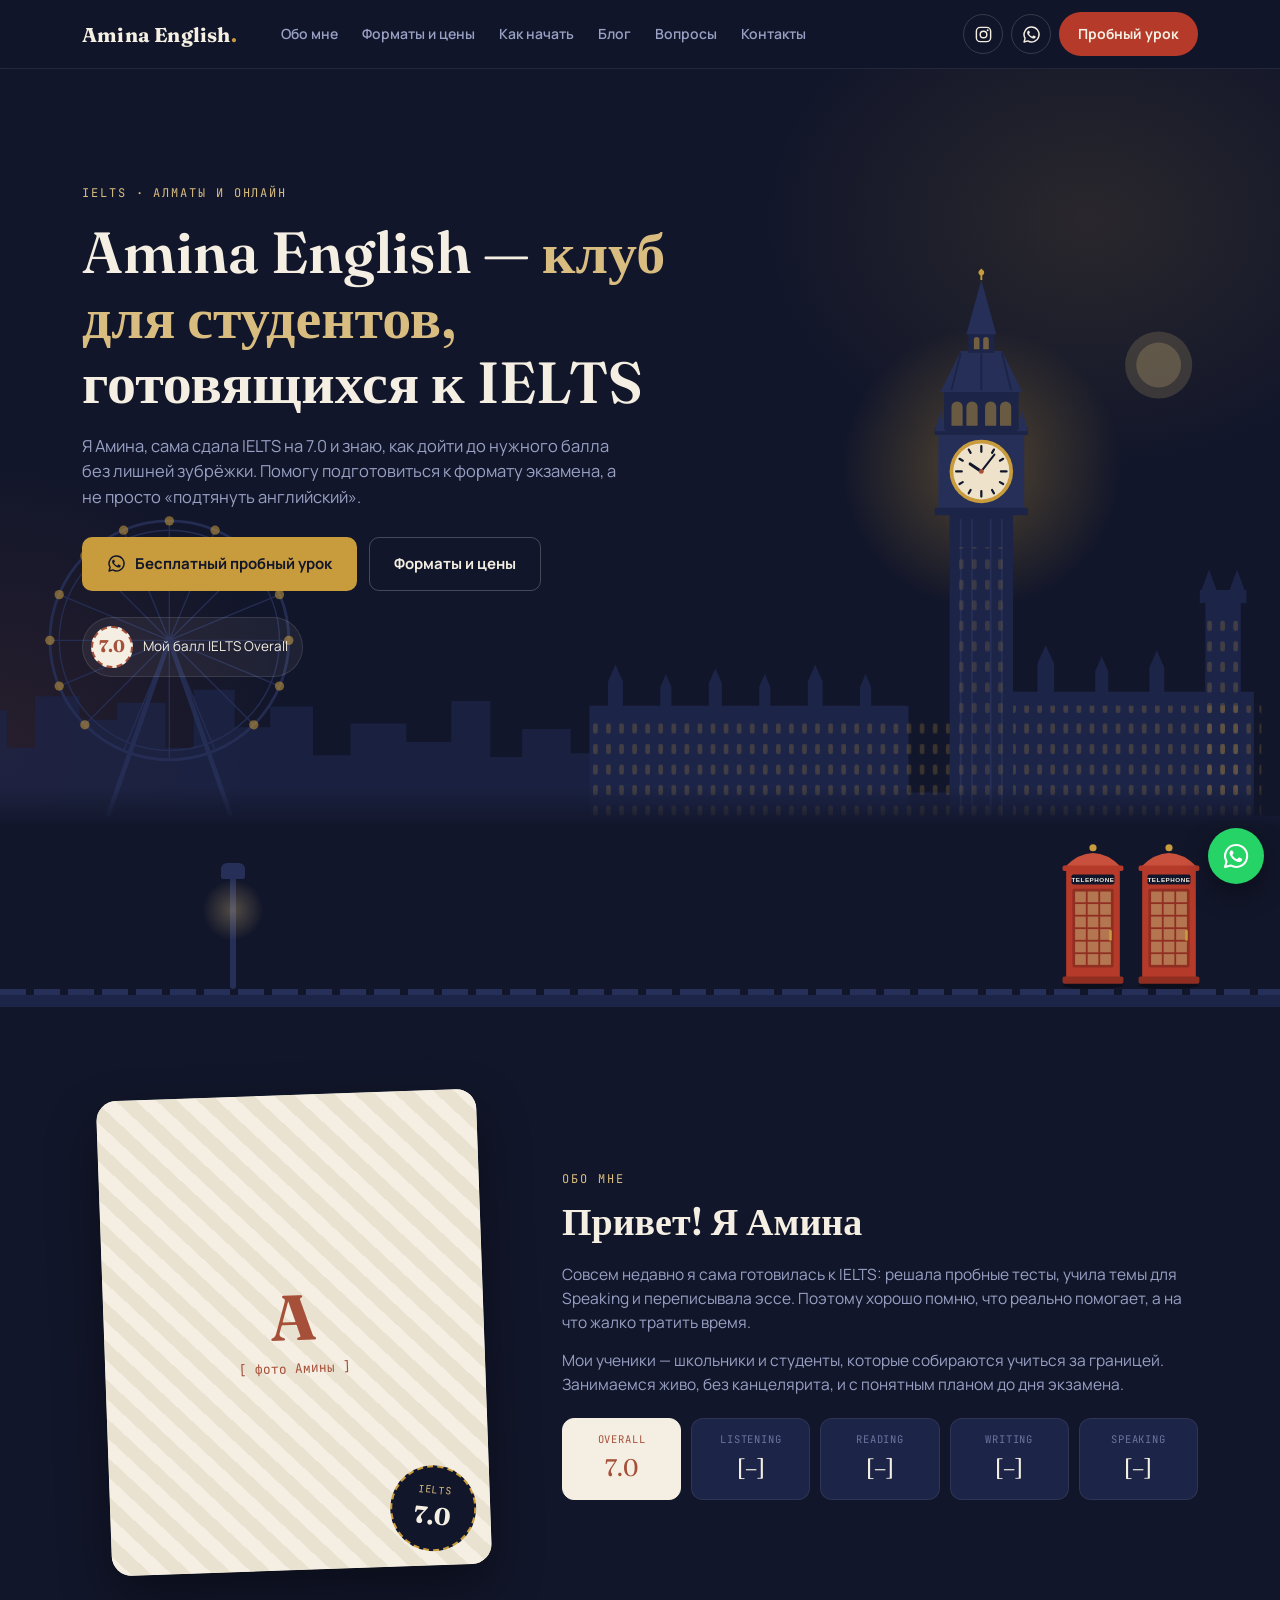
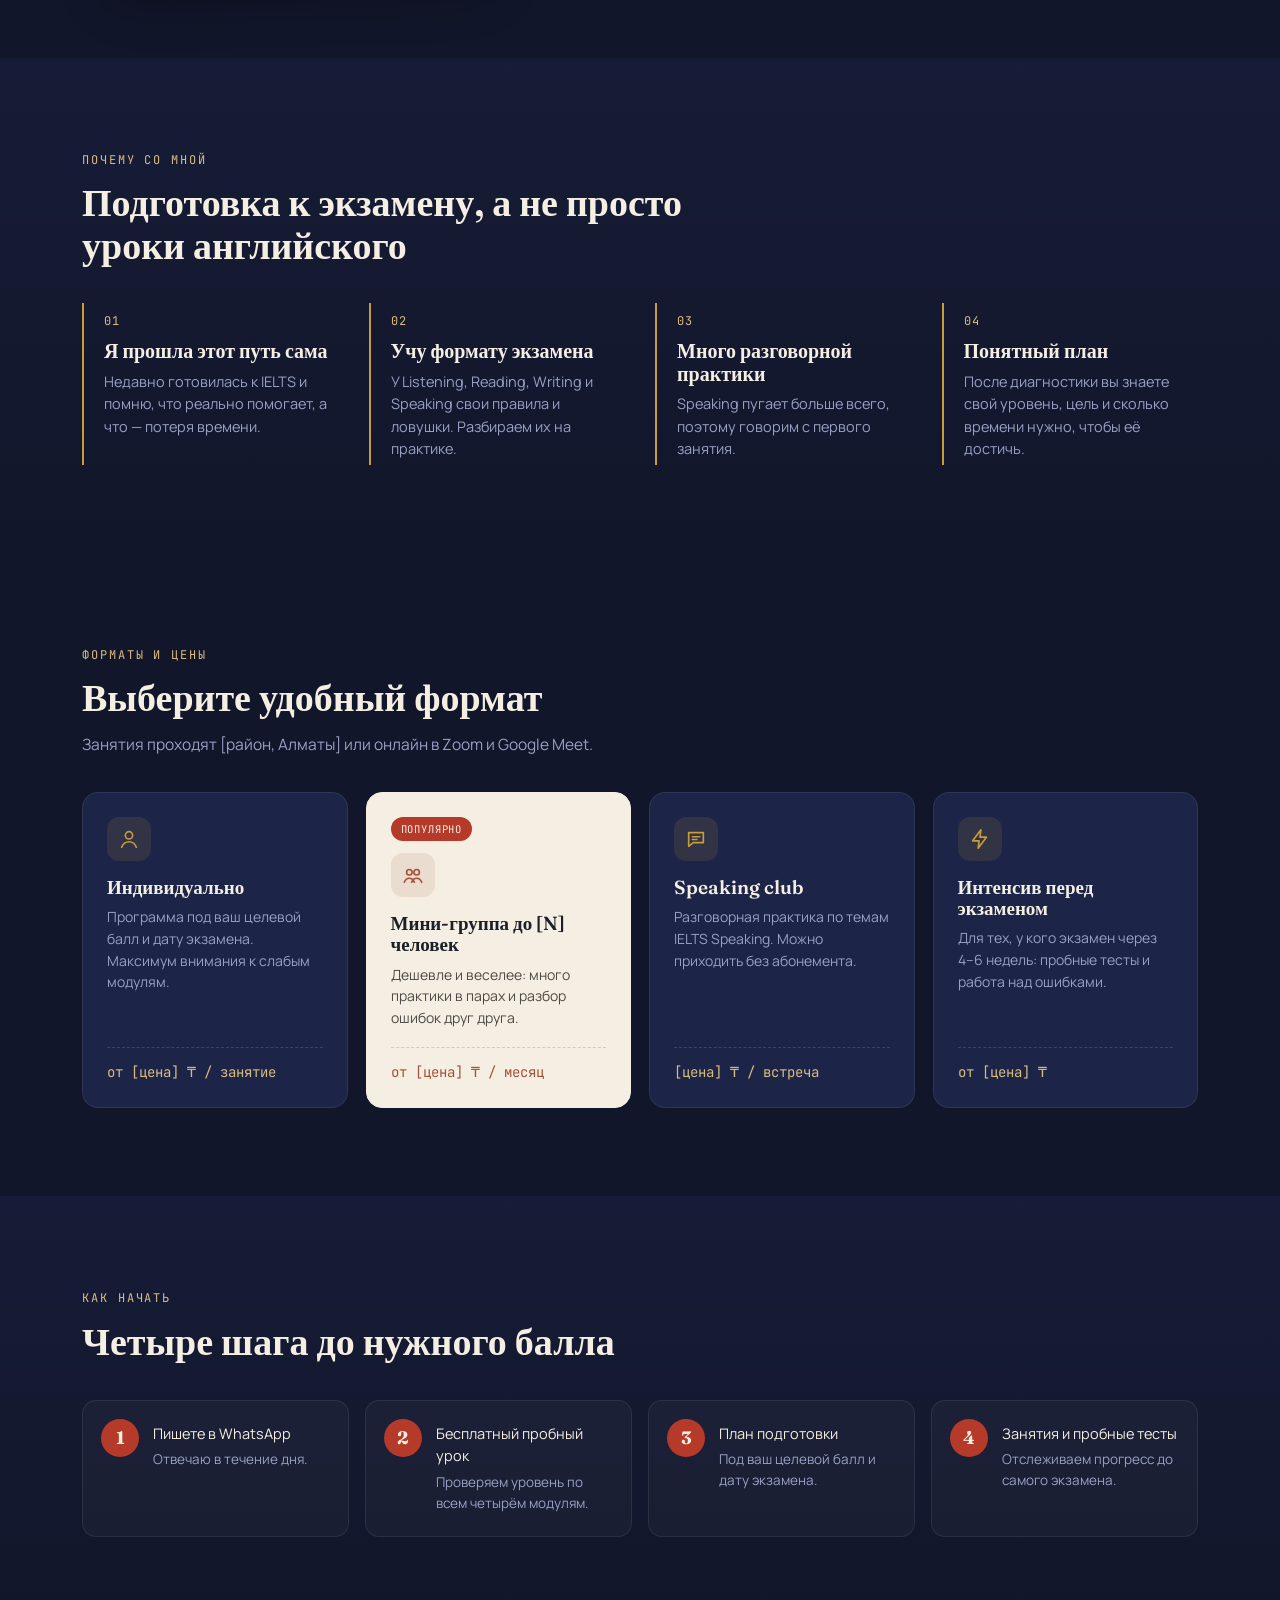
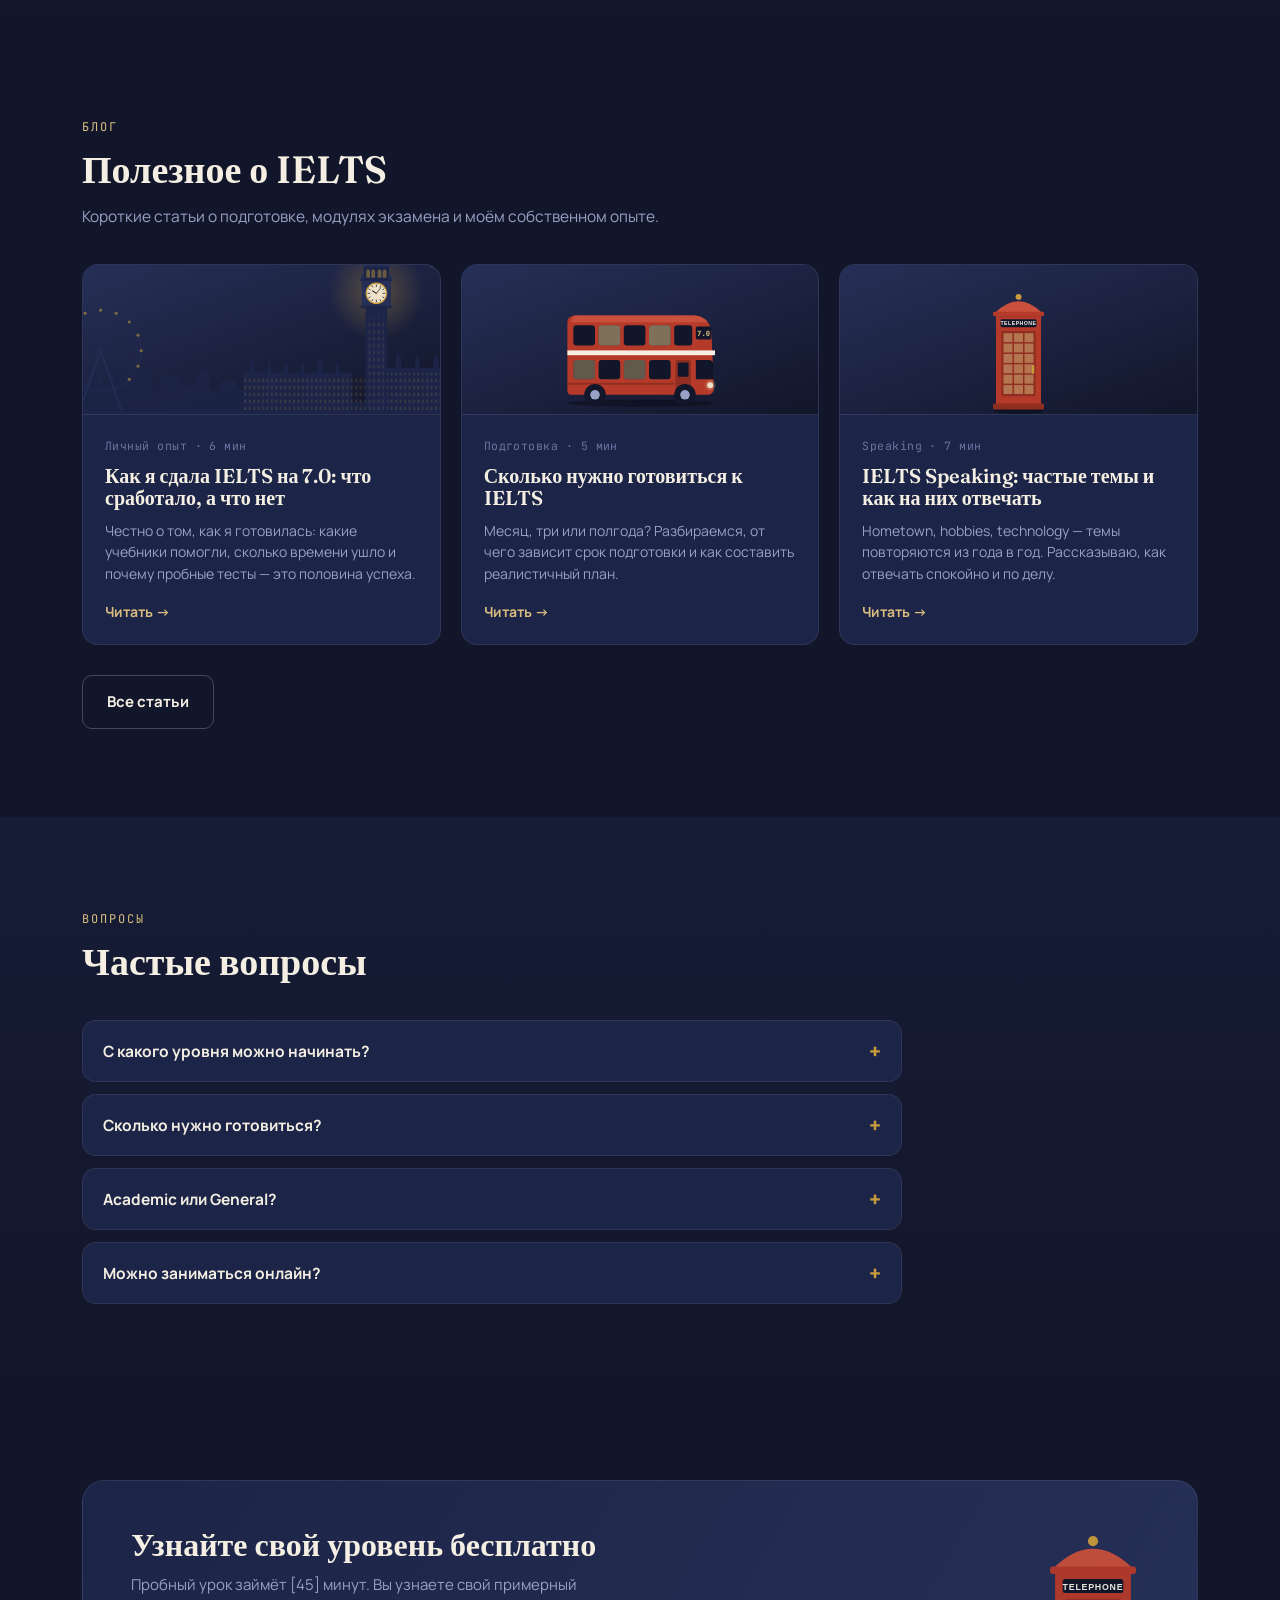
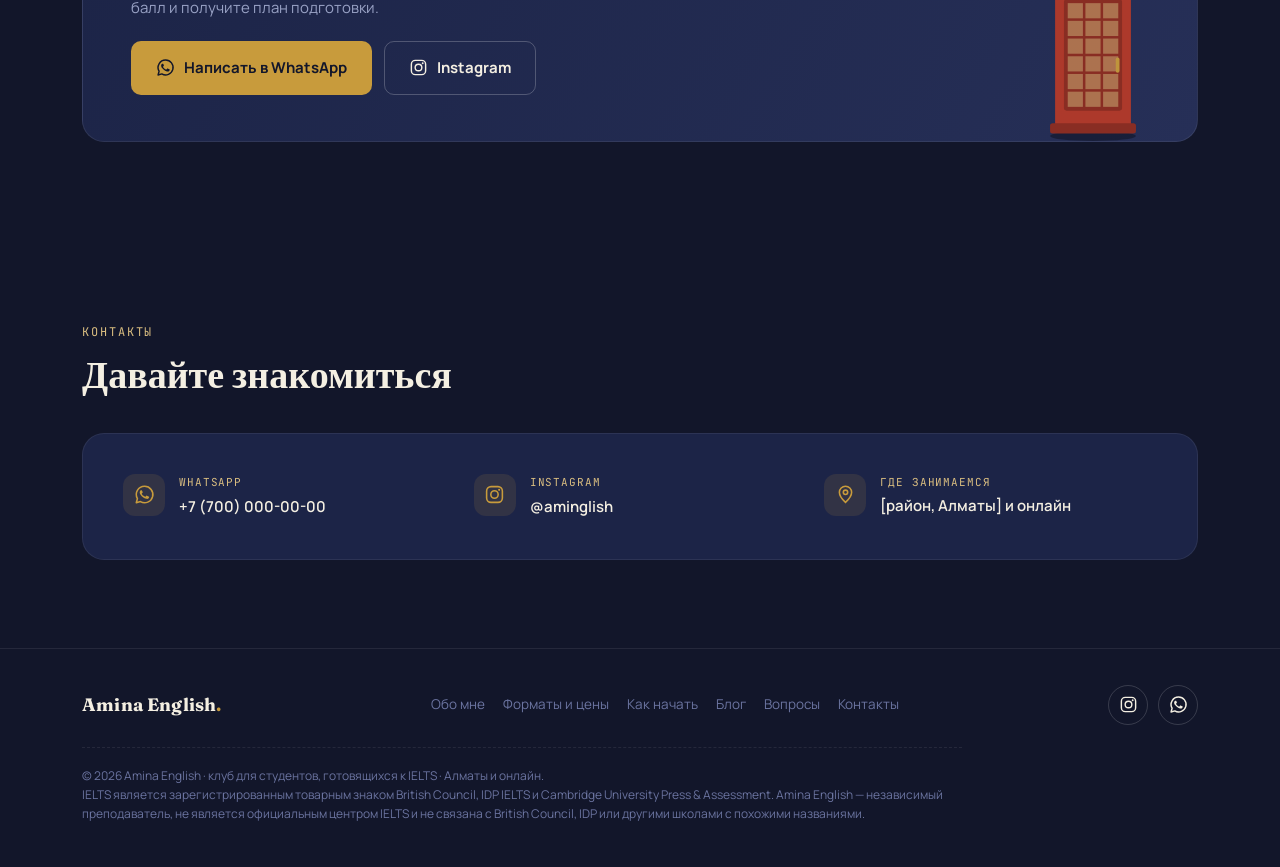
==== index.html @ cb068a27 "initial commit" ====
<!DOCTYPE html>
<html lang="ru">
<head>
<meta charset="UTF-8">
<meta name="viewport" content="width=device-width, initial-scale=1.0">
<title>Подготовка к IELTS в Алматы и онлайн — Amina English</title>
<meta name="description" content="Amina English — клуб для студентов, готовящихся к IELTS. Индивидуальные занятия, мини-группы и разговорный клуб в Алматы и онлайн. Бесплатный пробный урок.">
<meta property="og:title" content="Подготовка к IELTS в Алматы и онлайн — Amina English">
<meta property="og:description" content="Amina English — клуб для студентов, готовящихся к IELTS. Индивидуальные занятия, мини-группы и разговорный клуб в Алматы и онлайн. Бесплатный пробный урок.">
<meta property="og:type" content="website">
<meta name="theme-color" content="#12162A">
<link rel="icon" href="images/favicon.svg" type="image/svg+xml">
<link rel="preconnect" href="https://fonts.googleapis.com">
<link rel="preconnect" href="https://fonts.gstatic.com" crossorigin>
<link href="https://fonts.googleapis.com/css2?family=Fraunces:opsz,wght@9..144,500;9..144,600;9..144,700&amp;family=JetBrains+Mono:wght@400;500;700&amp;family=Manrope:wght@400;500;600;700&amp;display=swap" rel="stylesheet">
<link rel="stylesheet" href="styles.css">
</head>
<body>

<header class="site-header">
  <div class="nav">
    <button class="nav-toggle" type="button" aria-label="Открыть меню" aria-controls="mobile-menu" aria-expanded="false">
      <span></span><span></span><span></span>
    </button>
    <a class="logo" href="index.html">Amina English<span>.</span></a>
    <nav class="nav-links" aria-label="Основное меню">
      <a href="index.html#about">Обо мне</a>
      <a href="index.html#formats">Форматы и цены</a>
      <a href="index.html#steps">Как начать</a>
      <a href="blog.html">Блог</a>
      <a href="index.html#faq">Вопросы</a>
      <a href="index.html#contact">Контакты</a>
    </nav>
    <div class="nav-right">
      <a class="icon-btn" href="https://www.instagram.com/aminglish/" target="_blank" rel="noopener" aria-label="Instagram"><svg viewBox="0 0 24 24" aria-hidden="true"><rect x="3" y="3" width="18" height="18" rx="5" fill="none" stroke="currentColor" stroke-width="1.8"/><circle cx="12" cy="12" r="4.2" fill="none" stroke="currentColor" stroke-width="1.8"/><circle cx="17.3" cy="6.7" r="1.2" fill="currentColor"/></svg></a>
      <a class="icon-btn wa" href="https://wa.me/77000000000?text=%D0%97%D0%B4%D1%80%D0%B0%D0%B2%D1%81%D1%82%D0%B2%D1%83%D0%B9%D1%82%D0%B5!%20%D0%A5%D0%BE%D1%87%D1%83%20%D0%BD%D0%B0%20%D0%BF%D1%80%D0%BE%D0%B1%D0%BD%D1%8B%D0%B9%20%D1%83%D1%80%D0%BE%D0%BA%20IELTS" target="_blank" rel="noopener" aria-label="WhatsApp"><svg viewBox="0 0 24 24" aria-hidden="true"><path d="M12 2.6a9.4 9.4 0 0 0-8.1 14.1L2.6 21.4l4.8-1.3A9.4 9.4 0 1 0 12 2.6z" fill="none" stroke="currentColor" stroke-width="1.8" stroke-linejoin="round"/><path d="M9.2 7.7c-.2-.5-.4-.5-.6-.5h-.5c-.2 0-.5.1-.7.3-.3.3-.9.9-.9 2.2s.9 2.5 1.1 2.7c.1.2 1.8 2.9 4.5 4 2.2.9 2.7.7 3.2.7.5-.1 1.6-.7 1.8-1.3.2-.6.2-1.2.2-1.3-.1-.1-.3-.2-.6-.3l-1.9-.9c-.3-.1-.5-.1-.7.1l-.8 1c-.2.2-.3.2-.6.1-.3-.1-1.2-.4-2.2-1.3-.8-.7-1.4-1.6-1.5-1.9-.2-.3 0-.4.1-.6l.5-.5c.1-.2.2-.3.3-.5.1-.2 0-.4 0-.5L9.2 7.7z" fill="currentColor"/></svg></a>
      <a class="btn btn-red header-cta" href="https://wa.me/77000000000?text=%D0%97%D0%B4%D1%80%D0%B0%D0%B2%D1%81%D1%82%D0%B2%D1%83%D0%B9%D1%82%D0%B5!%20%D0%A5%D0%BE%D1%87%D1%83%20%D0%BD%D0%B0%20%D0%BF%D1%80%D0%BE%D0%B1%D0%BD%D1%8B%D0%B9%20%D1%83%D1%80%D0%BE%D0%BA%20IELTS" target="_blank" rel="noopener">Пробный урок</a>
    </div>
  </div>
</header>

<div class="menu-overlay" aria-hidden="true"></div>
<aside class="mobile-menu" id="mobile-menu" aria-hidden="true" aria-label="Меню">
  <div class="mm-head">
    <a class="logo" href="index.html">Amina English<span>.</span></a>
    <button class="mm-close" type="button" aria-label="Закрыть меню">&times;</button>
  </div>
  <nav>
    <a href="index.html#about">Обо мне</a>
    <a href="index.html#formats">Форматы и цены</a>
    <a href="index.html#steps">Как начать</a>
    <a href="blog.html">Блог</a>
    <a href="index.html#faq">Вопросы</a>
    <a href="index.html#contact">Контакты</a>
  </nav>
  <div class="mm-foot">
    <a class="btn btn-primary" href="https://wa.me/77000000000?text=%D0%97%D0%B4%D1%80%D0%B0%D0%B2%D1%81%D1%82%D0%B2%D1%83%D0%B9%D1%82%D0%B5!%20%D0%A5%D0%BE%D1%87%D1%83%20%D0%BD%D0%B0%20%D0%BF%D1%80%D0%BE%D0%B1%D0%BD%D1%8B%D0%B9%20%D1%83%D1%80%D0%BE%D0%BA%20IELTS" target="_blank" rel="noopener"><svg viewBox="0 0 24 24" aria-hidden="true"><path d="M12 2.6a9.4 9.4 0 0 0-8.1 14.1L2.6 21.4l4.8-1.3A9.4 9.4 0 1 0 12 2.6z" fill="none" stroke="currentColor" stroke-width="1.8" stroke-linejoin="round"/><path d="M9.2 7.7c-.2-.5-.4-.5-.6-.5h-.5c-.2 0-.5.1-.7.3-.3.3-.9.9-.9 2.2s.9 2.5 1.1 2.7c.1.2 1.8 2.9 4.5 4 2.2.9 2.7.7 3.2.7.5-.1 1.6-.7 1.8-1.3.2-.6.2-1.2.2-1.3-.1-.1-.3-.2-.6-.3l-1.9-.9c-.3-.1-.5-.1-.7.1l-.8 1c-.2.2-.3.2-.6.1-.3-.1-1.2-.4-2.2-1.3-.8-.7-1.4-1.6-1.5-1.9-.2-.3 0-.4.1-.6l.5-.5c.1-.2.2-.3.3-.5.1-.2 0-.4 0-.5L9.2 7.7z" fill="currentColor"/></svg> Записаться в WhatsApp</a>
    <div class="mm-social">
      <a class="icon-btn" href="https://www.instagram.com/aminglish/" target="_blank" rel="noopener" aria-label="Instagram"><svg viewBox="0 0 24 24" aria-hidden="true"><rect x="3" y="3" width="18" height="18" rx="5" fill="none" stroke="currentColor" stroke-width="1.8"/><circle cx="12" cy="12" r="4.2" fill="none" stroke="currentColor" stroke-width="1.8"/><circle cx="17.3" cy="6.7" r="1.2" fill="currentColor"/></svg></a>
      <a class="icon-btn wa" href="https://wa.me/77000000000?text=%D0%97%D0%B4%D1%80%D0%B0%D0%B2%D1%81%D1%82%D0%B2%D1%83%D0%B9%D1%82%D0%B5!%20%D0%A5%D0%BE%D1%87%D1%83%20%D0%BD%D0%B0%20%D0%BF%D1%80%D0%BE%D0%B1%D0%BD%D1%8B%D0%B9%20%D1%83%D1%80%D0%BE%D0%BA%20IELTS" target="_blank" rel="noopener" aria-label="WhatsApp"><svg viewBox="0 0 24 24" aria-hidden="true"><path d="M12 2.6a9.4 9.4 0 0 0-8.1 14.1L2.6 21.4l4.8-1.3A9.4 9.4 0 1 0 12 2.6z" fill="none" stroke="currentColor" stroke-width="1.8" stroke-linejoin="round"/><path d="M9.2 7.7c-.2-.5-.4-.5-.6-.5h-.5c-.2 0-.5.1-.7.3-.3.3-.9.9-.9 2.2s.9 2.5 1.1 2.7c.1.2 1.8 2.9 4.5 4 2.2.9 2.7.7 3.2.7.5-.1 1.6-.7 1.8-1.3.2-.6.2-1.2.2-1.3-.1-.1-.3-.2-.6-.3l-1.9-.9c-.3-.1-.5-.1-.7.1l-.8 1c-.2.2-.3.2-.6.1-.3-.1-1.2-.4-2.2-1.3-.8-.7-1.4-1.6-1.5-1.9-.2-.3 0-.4.1-.6l.5-.5c.1-.2.2-.3.3-.5.1-.2 0-.4 0-.5L9.2 7.7z" fill="currentColor"/></svg></a>
    </div>
  </div>
</aside>

<main>

<section class="hero">
  <div class="wrap">
    <div class="hero-text">
      <span class="eyebrow">IELTS · Алматы и онлайн</span>
      <h1>Amina English — <em>клуб для студентов,</em> готовящихся к IELTS</h1>
      <p class="lede">Я Амина, сама сдала IELTS на 7.0 и знаю, как дойти до нужного балла без лишней зубрёжки.
        Помогу подготовиться к формату экзамена, а не просто «подтянуть английский».</p>
      <div class="hero-ctas">
        <a class="btn btn-primary" href="https://wa.me/77000000000?text=%D0%97%D0%B4%D1%80%D0%B0%D0%B2%D1%81%D1%82%D0%B2%D1%83%D0%B9%D1%82%D0%B5!%20%D0%A5%D0%BE%D1%87%D1%83%20%D0%BD%D0%B0%20%D0%BF%D1%80%D0%BE%D0%B1%D0%BD%D1%8B%D0%B9%20%D1%83%D1%80%D0%BE%D0%BA%20IELTS" target="_blank" rel="noopener"><svg viewBox="0 0 24 24" aria-hidden="true"><path d="M12 2.6a9.4 9.4 0 0 0-8.1 14.1L2.6 21.4l4.8-1.3A9.4 9.4 0 1 0 12 2.6z" fill="none" stroke="currentColor" stroke-width="1.8" stroke-linejoin="round"/><path d="M9.2 7.7c-.2-.5-.4-.5-.6-.5h-.5c-.2 0-.5.1-.7.3-.3.3-.9.9-.9 2.2s.9 2.5 1.1 2.7c.1.2 1.8 2.9 4.5 4 2.2.9 2.7.7 3.2.7.5-.1 1.6-.7 1.8-1.3.2-.6.2-1.2.2-1.3-.1-.1-.3-.2-.6-.3l-1.9-.9c-.3-.1-.5-.1-.7.1l-.8 1c-.2.2-.3.2-.6.1-.3-.1-1.2-.4-2.2-1.3-.8-.7-1.4-1.6-1.5-1.9-.2-.3 0-.4.1-.6l.5-.5c.1-.2.2-.3.3-.5.1-.2 0-.4 0-.5L9.2 7.7z" fill="currentColor"/></svg> Бесплатный пробный урок</a>
        <a class="btn btn-ghost" href="#formats">Форматы и цены</a>
      </div>
      <div class="score-badge"><b>7.0</b> Мой балл IELTS Overall</div>
    </div>
  </div>
</section>

<div class="street" aria-hidden="true">
  <div class="lamp"></div>
  <div class="booths">
    <img src="images/phone-booth.svg" alt="">
    <img src="images/phone-booth.svg" alt="">
  </div>
  <div class="bus-lane"><img src="images/bus.svg" alt=""></div>
</div>

<section class="section" id="about">
  <div class="wrap about-grid">
    <div class="photo-card">
      <!-- Замените блок ниже на фото: <img src="images/amina.jpg" alt="Амина — преподаватель английского"> -->
      <div class="photo-placeholder"><b>A</b>[ фото Амины ]</div>
      <div class="photo-stamp">IELTS<b>7.0</b></div>
    </div>
    <div class="about-copy">
      <span class="eyebrow">Обо мне</span>
      <h2>Привет! Я Амина</h2>
      <p>Совсем недавно я сама готовилась к IELTS: решала пробные тесты, учила темы для Speaking и переписывала эссе.
        Поэтому хорошо помню, что реально помогает, а на что жалко тратить время.</p>
      <p>Мои ученики — школьники и студенты, которые собираются учиться за границей. Занимаемся живо, без канцелярита,
        и с понятным планом до дня экзамена.</p>
      <div class="scores" aria-label="Мои баллы IELTS">
        <div class="score overall"><span class="code">Overall</span><span class="val">7.0</span></div>
        <div class="score"><span class="code">Listening</span><span class="val">[–]</span></div>
        <div class="score"><span class="code">Reading</span><span class="val">[–]</span></div>
        <div class="score"><span class="code">Writing</span><span class="val">[–]</span></div>
        <div class="score"><span class="code">Speaking</span><span class="val">[–]</span></div>
      </div>
    </div>
  </div>
</section>

<section class="section alt" id="why">
  <div class="wrap">
    <div class="section-head">
      <span class="eyebrow">Почему со мной</span>
      <h2>Подготовка к экзамену, а не просто уроки английского</h2>
    </div>
    <div class="why-grid">
      <div class="why-card"><span class="num">01</span><h3>Я прошла этот путь сама</h3>
        <p>Недавно готовилась к IELTS и помню, что реально помогает, а что — потеря времени.</p></div>
      <div class="why-card"><span class="num">02</span><h3>Учу формату экзамена</h3>
        <p>У Listening, Reading, Writing и Speaking свои правила и ловушки. Разбираем их на практике.</p></div>
      <div class="why-card"><span class="num">03</span><h3>Много разговорной практики</h3>
        <p>Speaking пугает больше всего, поэтому говорим с первого занятия.</p></div>
      <div class="why-card"><span class="num">04</span><h3>Понятный план</h3>
        <p>После диагностики вы знаете свой уровень, цель и сколько времени нужно, чтобы её достичь.</p></div>
    </div>
  </div>
</section>

<section class="section" id="formats">
  <div class="wrap">
    <div class="section-head">
      <span class="eyebrow">Форматы и цены</span>
      <h2>Выберите удобный формат</h2>
      <p>Занятия проходят [район, Алматы] или онлайн в Zoom и Google Meet.</p>
    </div>
    <div class="format-grid">
      <div class="format-card">
        <div class="ico"><svg viewBox="0 0 24 24" fill="none" stroke="currentColor" stroke-width="1.8" stroke-linecap="round" aria-hidden="true"><circle cx="12" cy="8" r="4"/><path d="M4 21c1.5-4 4.5-6 8-6s6.5 2 8 6"/></svg></div>
        <h3>Индивидуально</h3>
        <p>Программа под ваш целевой балл и дату экзамена. Максимум внимания к слабым модулям.</p>
        <div class="price">от [цена] ₸ / занятие</div>
      </div>
      <div class="format-card featured">
        <span class="tag">Популярно</span>
        <div class="ico"><svg viewBox="0 0 24 24" fill="none" stroke="currentColor" stroke-width="1.8" stroke-linecap="round" aria-hidden="true"><circle cx="8" cy="9" r="3"/><circle cx="16" cy="9" r="3"/><path d="M2.5 20c1-3 3-4.5 5.5-4.5s4.5 1.5 5.5 4.5M10.5 20c1-3 3-4.5 5.5-4.5s4.5 1.5 5.5 4.5"/></svg></div>
        <h3>Мини-группа до [N] человек</h3>
        <p>Дешевле и веселее: много практики в парах и разбор ошибок друг друга.</p>
        <div class="price">от [цена] ₸ / месяц</div>
      </div>
      <div class="format-card">
        <div class="ico"><svg viewBox="0 0 24 24" fill="none" stroke="currentColor" stroke-width="1.8" stroke-linejoin="round" aria-hidden="true"><path d="M4 5h16v11H9l-5 4z"/><path d="M8 9.5h8M8 12.5h5" stroke-linecap="round"/></svg></div>
        <h3>Speaking club</h3>
        <p>Разговорная практика по темам IELTS Speaking. Можно приходить без абонемента.</p>
        <div class="price">[цена] ₸ / встреча</div>
      </div>
      <div class="format-card">
        <div class="ico"><svg viewBox="0 0 24 24" fill="none" stroke="currentColor" stroke-width="1.8" stroke-linejoin="round" aria-hidden="true"><path d="M13 2 4 14h7l-1 8 9-12h-7z"/></svg></div>
        <h3>Интенсив перед экзаменом</h3>
        <p>Для тех, у кого экзамен через 4–6 недель: пробные тесты и работа над ошибками.</p>
        <div class="price">от [цена] ₸</div>
      </div>
    </div>
  </div>
</section>

<section class="section alt" id="steps">
  <div class="wrap">
    <div class="section-head">
      <span class="eyebrow">Как начать</span>
      <h2>Четыре шага до нужного балла</h2>
    </div>
    <ol class="steps">
      <li>Пишете в WhatsApp<span>Отвечаю в течение дня.</span></li>
      <li>Бесплатный пробный урок<span>Проверяем уровень по всем четырём модулям.</span></li>
      <li>План подготовки<span>Под ваш целевой балл и дату экзамена.</span></li>
      <li>Занятия и пробные тесты<span>Отслеживаем прогресс до самого экзамена.</span></li>
    </ol>
  </div>
</section>

<!-- ОТЗЫВЫ: раскомментировать, когда появятся 2–3 отзыва учеников
<section class="section" id="reviews">
  <div class="wrap">
    <div class="section-head"><span class="eyebrow">Отзывы</span><h2>Что говорят ученики</h2></div>
  </div>
</section>
-->

<section class="section" id="blog">
  <div class="wrap">
    <div class="section-head">
      <span class="eyebrow">Блог</span>
      <h2>Полезное о IELTS</h2>
      <p>Короткие статьи о подготовке, модулях экзамена и моём собственном опыте.</p>
    </div>
    <div class="blog-grid">
      <a class="blog-card" href="article.html">
        <div class="blog-cover c-ben"></div>
        <div class="blog-body">
          <span class="blog-meta">Личный опыт · 6 мин</span>
          <h3>Как я сдала IELTS на 7.0: что сработало, а что нет</h3>
          <p>Честно о том, как я готовилась: какие учебники помогли, сколько времени ушло и почему пробные тесты — это половина успеха.</p>
          <span class="read-more">Читать →</span>
        </div>
      </a>
      <a class="blog-card" href="article.html">
        <div class="blog-cover c-bus"><img src="images/bus.svg" alt="" loading="lazy"></div>
        <div class="blog-body">
          <span class="blog-meta">Подготовка · 5 мин</span>
          <h3>Сколько нужно готовиться к IELTS</h3>
          <p>Месяц, три или полгода? Разбираемся, от чего зависит срок подготовки и как составить реалистичный план.</p>
          <span class="read-more">Читать →</span>
        </div>
      </a>
      <a class="blog-card" href="article.html">
        <div class="blog-cover c-booth"><img src="images/phone-booth.svg" alt="" loading="lazy"></div>
        <div class="blog-body">
          <span class="blog-meta">Speaking · 7 мин</span>
          <h3>IELTS Speaking: частые темы и как на них отвечать</h3>
          <p>Hometown, hobbies, technology — темы повторяются из года в год. Рассказываю, как отвечать спокойно и по делу.</p>
          <span class="read-more">Читать →</span>
        </div>
      </a>
    </div>
    <div class="section-foot"><a class="btn btn-ghost" href="blog.html">Все статьи</a></div>
  </div>
</section>

<section class="section alt" id="faq">
  <div class="wrap">
    <div class="section-head">
      <span class="eyebrow">Вопросы</span>
      <h2>Частые вопросы</h2>
    </div>
    <div class="faq">
      <details><summary>С какого уровня можно начинать?</summary>
        <p>От B1 (Intermediate). Если уровень ниже, сначала подтянем базу, а потом перейдём к формату IELTS.</p></details>
      <details><summary>Сколько нужно готовиться?</summary>
        <p>Зависит от стартового уровня и цели. Обычно от 2 до 6 месяцев. Точный срок скажу после пробного урока.</p></details>
      <details><summary>Academic или General?</summary>
        <p>Academic — для поступления в университет, General — для работы и иммиграции. Готовлю к обоим.</p></details>
      <details><summary>Можно заниматься онлайн?</summary>
        <p>Да, в Zoom или Google Meet, с теми же материалами, что и очно.</p></details>
    </div>
  </div>
</section>

<section class="section">
  <div class="wrap">
    <div class="cta-banner">
      <h2>Узнайте свой уровень бесплатно</h2>
      <p>Пробный урок займёт [45] минут. Вы узнаете свой примерный балл и получите план подготовки.</p>
      <div class="cta-actions">
        <a class="btn btn-primary" href="https://wa.me/77000000000?text=%D0%97%D0%B4%D1%80%D0%B0%D0%B2%D1%81%D1%82%D0%B2%D1%83%D0%B9%D1%82%D0%B5!%20%D0%A5%D0%BE%D1%87%D1%83%20%D0%BD%D0%B0%20%D0%BF%D1%80%D0%BE%D0%B1%D0%BD%D1%8B%D0%B9%20%D1%83%D1%80%D0%BE%D0%BA%20IELTS" target="_blank" rel="noopener"><svg viewBox="0 0 24 24" aria-hidden="true"><path d="M12 2.6a9.4 9.4 0 0 0-8.1 14.1L2.6 21.4l4.8-1.3A9.4 9.4 0 1 0 12 2.6z" fill="none" stroke="currentColor" stroke-width="1.8" stroke-linejoin="round"/><path d="M9.2 7.7c-.2-.5-.4-.5-.6-.5h-.5c-.2 0-.5.1-.7.3-.3.3-.9.9-.9 2.2s.9 2.5 1.1 2.7c.1.2 1.8 2.9 4.5 4 2.2.9 2.7.7 3.2.7.5-.1 1.6-.7 1.8-1.3.2-.6.2-1.2.2-1.3-.1-.1-.3-.2-.6-.3l-1.9-.9c-.3-.1-.5-.1-.7.1l-.8 1c-.2.2-.3.2-.6.1-.3-.1-1.2-.4-2.2-1.3-.8-.7-1.4-1.6-1.5-1.9-.2-.3 0-.4.1-.6l.5-.5c.1-.2.2-.3.3-.5.1-.2 0-.4 0-.5L9.2 7.7z" fill="currentColor"/></svg> Написать в WhatsApp</a>
        <a class="btn btn-ghost" href="https://www.instagram.com/aminglish/" target="_blank" rel="noopener"><svg viewBox="0 0 24 24" aria-hidden="true"><rect x="3" y="3" width="18" height="18" rx="5" fill="none" stroke="currentColor" stroke-width="1.8"/><circle cx="12" cy="12" r="4.2" fill="none" stroke="currentColor" stroke-width="1.8"/><circle cx="17.3" cy="6.7" r="1.2" fill="currentColor"/></svg> Instagram</a>
      </div>
      <img class="booth-art" src="images/phone-booth.svg" alt="" aria-hidden="true">
    </div>
  </div>
</section>

<section class="section" id="contact">
  <div class="wrap">
    <div class="section-head">
      <span class="eyebrow">Контакты</span>
      <h2>Давайте знакомиться</h2>
    </div>
    <div class="contact-grid">
      <div class="contact-item"><div class="ico"><svg viewBox="0 0 24 24" aria-hidden="true"><path d="M12 2.6a9.4 9.4 0 0 0-8.1 14.1L2.6 21.4l4.8-1.3A9.4 9.4 0 1 0 12 2.6z" fill="none" stroke="currentColor" stroke-width="1.8" stroke-linejoin="round"/><path d="M9.2 7.7c-.2-.5-.4-.5-.6-.5h-.5c-.2 0-.5.1-.7.3-.3.3-.9.9-.9 2.2s.9 2.5 1.1 2.7c.1.2 1.8 2.9 4.5 4 2.2.9 2.7.7 3.2.7.5-.1 1.6-.7 1.8-1.3.2-.6.2-1.2.2-1.3-.1-.1-.3-.2-.6-.3l-1.9-.9c-.3-.1-.5-.1-.7.1l-.8 1c-.2.2-.3.2-.6.1-.3-.1-1.2-.4-2.2-1.3-.8-.7-1.4-1.6-1.5-1.9-.2-.3 0-.4.1-.6l.5-.5c.1-.2.2-.3.3-.5.1-.2 0-.4 0-.5L9.2 7.7z" fill="currentColor"/></svg></div>
        <div><span class="label">WhatsApp</span><a href="https://wa.me/77000000000?text=%D0%97%D0%B4%D1%80%D0%B0%D0%B2%D1%81%D1%82%D0%B2%D1%83%D0%B9%D1%82%D0%B5!%20%D0%A5%D0%BE%D1%87%D1%83%20%D0%BD%D0%B0%20%D0%BF%D1%80%D0%BE%D0%B1%D0%BD%D1%8B%D0%B9%20%D1%83%D1%80%D0%BE%D0%BA%20IELTS" target="_blank" rel="noopener">+7 (700) 000-00-00</a></div></div>
      <div class="contact-item"><div class="ico"><svg viewBox="0 0 24 24" aria-hidden="true"><rect x="3" y="3" width="18" height="18" rx="5" fill="none" stroke="currentColor" stroke-width="1.8"/><circle cx="12" cy="12" r="4.2" fill="none" stroke="currentColor" stroke-width="1.8"/><circle cx="17.3" cy="6.7" r="1.2" fill="currentColor"/></svg></div>
        <div><span class="label">Instagram</span><a href="https://www.instagram.com/aminglish/" target="_blank" rel="noopener">@aminglish</a></div></div>
      <div class="contact-item"><div class="ico"><svg viewBox="0 0 24 24" fill="none" stroke="currentColor" stroke-width="1.8" aria-hidden="true"><path d="M12 21s-7-6.2-7-11.5a7 7 0 0 1 14 0C19 14.8 12 21 12 21z"/><circle cx="12" cy="9.5" r="2.5"/></svg></div>
        <div><span class="label">Где занимаемся</span><p>[район, Алматы] и онлайн</p></div></div>
    </div>
  </div>
</section>

</main>

<footer class="site-footer">
  <div class="wrap">
    <div class="foot-row">
      <a class="logo" href="index.html">Amina English<span>.</span></a>
      <nav class="foot-links" aria-label="Ссылки в подвале">
        <a href="index.html#about">Обо мне</a>
        <a href="index.html#formats">Форматы и цены</a>
        <a href="index.html#steps">Как начать</a>
        <a href="blog.html">Блог</a>
        <a href="index.html#faq">Вопросы</a>
        <a href="index.html#contact">Контакты</a>
      </nav>
      <div class="social">
        <a class="icon-btn" href="https://www.instagram.com/aminglish/" target="_blank" rel="noopener" aria-label="Instagram"><svg viewBox="0 0 24 24" aria-hidden="true"><rect x="3" y="3" width="18" height="18" rx="5" fill="none" stroke="currentColor" stroke-width="1.8"/><circle cx="12" cy="12" r="4.2" fill="none" stroke="currentColor" stroke-width="1.8"/><circle cx="17.3" cy="6.7" r="1.2" fill="currentColor"/></svg></a>
        <a class="icon-btn wa" href="https://wa.me/77000000000?text=%D0%97%D0%B4%D1%80%D0%B0%D0%B2%D1%81%D1%82%D0%B2%D1%83%D0%B9%D1%82%D0%B5!%20%D0%A5%D0%BE%D1%87%D1%83%20%D0%BD%D0%B0%20%D0%BF%D1%80%D0%BE%D0%B1%D0%BD%D1%8B%D0%B9%20%D1%83%D1%80%D0%BE%D0%BA%20IELTS" target="_blank" rel="noopener" aria-label="WhatsApp"><svg viewBox="0 0 24 24" aria-hidden="true"><path d="M12 2.6a9.4 9.4 0 0 0-8.1 14.1L2.6 21.4l4.8-1.3A9.4 9.4 0 1 0 12 2.6z" fill="none" stroke="currentColor" stroke-width="1.8" stroke-linejoin="round"/><path d="M9.2 7.7c-.2-.5-.4-.5-.6-.5h-.5c-.2 0-.5.1-.7.3-.3.3-.9.9-.9 2.2s.9 2.5 1.1 2.7c.1.2 1.8 2.9 4.5 4 2.2.9 2.7.7 3.2.7.5-.1 1.6-.7 1.8-1.3.2-.6.2-1.2.2-1.3-.1-.1-.3-.2-.6-.3l-1.9-.9c-.3-.1-.5-.1-.7.1l-.8 1c-.2.2-.3.2-.6.1-.3-.1-1.2-.4-2.2-1.3-.8-.7-1.4-1.6-1.5-1.9-.2-.3 0-.4.1-.6l.5-.5c.1-.2.2-.3.3-.5.1-.2 0-.4 0-.5L9.2 7.7z" fill="currentColor"/></svg></a>
      </div>
    </div>
    <p class="disclaimer">
      © <span data-year>2026</span> Amina English · клуб для студентов, готовящихся к IELTS · Алматы и онлайн.<br>
      IELTS является зарегистрированным товарным знаком British Council, IDP IELTS и Cambridge University Press &amp; Assessment.
      Amina English — независимый преподаватель, не является официальным центром IELTS и не связана с British Council, IDP
      или другими школами с похожими названиями.
    </p>
  </div>
</footer>

<a class="wa-float" href="https://wa.me/77000000000?text=%D0%97%D0%B4%D1%80%D0%B0%D0%B2%D1%81%D1%82%D0%B2%D1%83%D0%B9%D1%82%D0%B5!%20%D0%A5%D0%BE%D1%87%D1%83%20%D0%BD%D0%B0%20%D0%BF%D1%80%D0%BE%D0%B1%D0%BD%D1%8B%D0%B9%20%D1%83%D1%80%D0%BE%D0%BA%20IELTS" target="_blank" rel="noopener" aria-label="Написать в WhatsApp"><svg viewBox="0 0 24 24" aria-hidden="true"><path d="M12 2.6a9.4 9.4 0 0 0-8.1 14.1L2.6 21.4l4.8-1.3A9.4 9.4 0 1 0 12 2.6z" fill="none" stroke="currentColor" stroke-width="1.8" stroke-linejoin="round"/><path d="M9.2 7.7c-.2-.5-.4-.5-.6-.5h-.5c-.2 0-.5.1-.7.3-.3.3-.9.9-.9 2.2s.9 2.5 1.1 2.7c.1.2 1.8 2.9 4.5 4 2.2.9 2.7.7 3.2.7.5-.1 1.6-.7 1.8-1.3.2-.6.2-1.2.2-1.3-.1-.1-.3-.2-.6-.3l-1.9-.9c-.3-.1-.5-.1-.7.1l-.8 1c-.2.2-.3.2-.6.1-.3-.1-1.2-.4-2.2-1.3-.8-.7-1.4-1.6-1.5-1.9-.2-.3 0-.4.1-.6l.5-.5c.1-.2.2-.3.3-.5.1-.2 0-.4 0-.5L9.2 7.7z" fill="currentColor"/></svg></a>
<script src="script.js"></script>
</body>
</html>
---- styles.css ----
/* =========================================================
   Amina English — стили сайта
   Палитра и шрифты — как на romanata.kz
   ========================================================= */
:root{
  --ink:        #12162A;
  --ink-2:      #1C2447;
  --ink-3:      #262f57;
  --paper:      #F4EFE2;
  --paper-dim:  #e9e2d0;
  --gold:       #C89B3C;
  --gold-soft:  #d9bd80;
  --clay:       #A6503A;
  --london-red: #B53A2A;
  --text-dark:  #1B1F2A;
  --muted:      #98A1C4;
  --muted-dim:  #6b74a0;
  --wa-green:   #25D366;

  --display: 'Fraunces', Georgia, serif;
  --body: 'Manrope', system-ui, sans-serif;
  --mono: 'JetBrains Mono', ui-monospace, monospace;

  --header-h: 68px;
}

*{ box-sizing:border-box; margin:0; padding:0; }
html{ scroll-behavior:smooth; overflow-x:clip; scroll-padding-top:calc(var(--header-h) + 12px); }
body{
  background:var(--ink);
  color:var(--muted);
  font-family:var(--body);
  font-size:16px;
  line-height:1.55;
  overflow-x:hidden;
  min-width:0;
}
/* при открытом меню страница под ним не прокручивается */
html.menu-open, html.menu-open body{ overflow:hidden; }

a{ color:inherit; text-decoration:none; }
img, svg{ max-width:100%; display:block; }
button{ font:inherit; }

.wrap{ width:100%; max-width:1180px; margin:0 auto; padding:0 20px; }
@media(min-width:768px){ .wrap{ padding:0 32px; } }

.eyebrow{
  font-family:var(--mono); font-size:12px; letter-spacing:.16em;
  text-transform:uppercase; color:var(--gold-soft);
}
h1,h2,h3{ font-family:var(--display); color:var(--paper); font-weight:600; line-height:1.12; }

.sr-only{ position:absolute; width:1px; height:1px; overflow:hidden; clip:rect(0 0 0 0); white-space:nowrap; }

/* ================= КНОПКИ ================= */
.btn{
  display:inline-flex; align-items:center; justify-content:center; gap:9px;
  padding:14px 24px; border-radius:10px; font-weight:700; font-size:15px;
  border:1px solid transparent; cursor:pointer; transition:transform .2s, box-shadow .2s, background .2s, border-color .2s;
  text-align:center;
}
.btn svg{ width:19px; height:19px; flex:none; }
.btn-primary{ background:var(--gold); color:var(--ink); }
.btn-primary:hover{ transform:translateY(-2px); box-shadow:0 10px 24px rgba(200,155,60,.28); }
.btn-ghost{ border-color:rgba(255,255,255,.22); color:var(--paper); }
.btn-ghost:hover{ border-color:var(--gold); background:rgba(200,155,60,.08); }
.btn-red{ background:var(--london-red); color:var(--paper); }
.btn-red:hover{ background:#9d3122; transform:translateY(-2px); }

/* ================= ШАПКА ================= */
.site-header{
  position:sticky; top:0; z-index:50;
  background:rgba(18,22,42,.9);
  -webkit-backdrop-filter:blur(10px); backdrop-filter:blur(10px);
  border-bottom:1px solid rgba(255,255,255,.08);
}
.nav{
  display:flex; align-items:center; gap:10px;
  height:var(--header-h); max-width:1180px; margin:0 auto; padding:0 14px;
}
@media(min-width:768px){ .nav{ padding:0 32px; gap:16px; } }

/* гамбургер — первый элемент шапки, поэтому всегда слева */
.nav-toggle{
  flex:none; width:42px; height:42px; margin-left:-4px;
  display:flex; flex-direction:column; justify-content:center; align-items:center; gap:5px;
  background:none; border:1px solid rgba(255,255,255,.14); border-radius:10px; cursor:pointer;
}
.nav-toggle span{ display:block; width:20px; height:2px; border-radius:2px; background:var(--paper); }
.nav-toggle:hover{ border-color:var(--gold); }

.logo{
  flex:0 1 auto; min-width:0;
  font-family:var(--display); font-weight:700; color:var(--paper);
  font-size:20px; letter-spacing:.01em; white-space:nowrap; overflow:hidden; text-overflow:ellipsis;
}
.logo span{ color:var(--gold); }

.nav-links{ display:none; }
.nav-right{ margin-left:auto; display:flex; align-items:center; gap:8px; flex:none; }

.icon-btn{
  width:40px; height:40px; flex:none; display:inline-flex; align-items:center; justify-content:center;
  border:1px solid rgba(255,255,255,.16); border-radius:50%; color:var(--paper);
  transition:background .2s, color .2s, border-color .2s, transform .2s;
}
.icon-btn svg{ width:19px; height:19px; }
.icon-btn:hover{ background:var(--gold); border-color:var(--gold); color:var(--ink); transform:translateY(-2px); }
.icon-btn.wa:hover{ background:var(--wa-green); border-color:var(--wa-green); color:#fff; }

.header-cta{ display:none; padding:10px 18px; font-size:14px; border-radius:999px; }

@media(min-width:640px){
  .header-cta{ display:inline-flex; }
}
@media(min-width:1000px){
  .nav-toggle{ display:none; }
  .nav-links{ display:flex; align-items:center; gap:24px; margin-left:28px; font-size:14px; font-weight:600; white-space:nowrap; }
  .nav-links a{ color:var(--muted); transition:color .2s; }
  .nav-links a:hover, .nav-links a.active{ color:var(--paper); }
}

/* ================= МОБИЛЬНОЕ МЕНЮ (выезжает слева) ================= */
.menu-overlay{
  position:fixed; inset:0; z-index:90; background:rgba(8,10,20,.6);
  opacity:0; visibility:hidden; transition:opacity .25s, visibility .25s;
}
.mobile-menu{
  position:fixed; top:0; bottom:0; left:0; z-index:91;
  width:min(340px, 86vw);           /* меню целиком помещается на любом экране */
  max-width:100%;
  background:var(--ink-2); border-right:1px solid rgba(255,255,255,.08);
  box-shadow:24px 0 60px rgba(0,0,0,.45);
  padding:18px 22px 26px;
  display:flex; flex-direction:column;
  overflow-y:auto; -webkit-overflow-scrolling:touch;
  transform:translateX(-105%); visibility:hidden;
  transition:transform .3s ease, visibility .3s;
}
html.menu-open .menu-overlay{ opacity:1; visibility:visible; }
html.menu-open .mobile-menu{ transform:translateX(0); visibility:visible; }

.mm-head{ display:flex; align-items:center; justify-content:space-between; gap:12px; margin-bottom:10px; }
.mm-head .logo{ font-size:19px; }
.mm-close{
  flex:none; width:40px; height:40px; border-radius:10px; border:1px solid rgba(255,255,255,.14);
  background:none; color:var(--paper); font-size:24px; line-height:1; cursor:pointer;
}
.mm-close:hover{ border-color:var(--gold); color:var(--gold-soft); }
.mobile-menu nav{ display:flex; flex-direction:column; }
.mobile-menu nav a{
  display:block; padding:14px 4px; font-size:16px; font-weight:700; color:var(--muted);
  border-bottom:1px solid rgba(255,255,255,.07); transition:color .2s;
}
.mobile-menu nav a:hover, .mobile-menu nav a.active{ color:var(--paper); }
.mm-foot{ margin-top:auto; padding-top:22px; display:flex; flex-direction:column; gap:14px; }
.mm-foot .btn{ width:100%; }
.mm-social{ display:flex; gap:10px; }
@media(min-width:1000px){ .mobile-menu, .menu-overlay{ display:none; } }

/* ================= ГЕРОЙ С БИГ-БЕНОМ ================= */
.hero{
  position:relative; overflow:hidden;
  padding:44px 0 260px;
  background:
    url("images/big-ben.svg") 72% 100% / auto 330px no-repeat,
    radial-gradient(ellipse 500px 380px at 85% 20%, rgba(200,155,60,.13), transparent 65%),
    radial-gradient(ellipse 480px 480px at 0% 90%, rgba(166,80,58,.14), transparent 60%),
    var(--ink);
}
.hero::after{ /* мягкий переход в следующую секцию */
  content:""; position:absolute; left:0; right:0; bottom:0; height:40px;
  background:linear-gradient(transparent, var(--ink)); pointer-events:none;
}
.hero .wrap{ position:relative; z-index:2; }
.hero-text{ max-width:620px; }
.hero h1{ font-size:clamp(31px, 7.4vw, 58px); margin:16px 0 18px; }
.hero h1 em{ font-style:normal; color:var(--gold-soft); }
.hero .lede{ font-size:16.5px; max-width:54ch; margin-bottom:28px; }
.hero-ctas{ display:flex; flex-wrap:wrap; gap:12px; }
.hero-ctas .btn{ flex:1 1 220px; }
.score-badge{
  display:inline-flex; align-items:center; gap:10px; margin-top:26px;
  padding:8px 14px 8px 8px; border-radius:999px;
  background:rgba(244,239,226,.06); border:1px solid rgba(255,255,255,.1);
  font-size:13.5px; color:var(--paper);
}
.score-badge b{
  display:inline-flex; align-items:center; justify-content:center;
  width:42px; height:42px; border-radius:50%; background:var(--paper); color:var(--clay);
  font-family:var(--display); font-size:17px; border:2px dashed var(--clay);
}
@media(min-width:768px){
  .hero{ padding:80px 0 300px; background-size:auto 400px, auto, auto, auto; background-position:85% 100%, 0 0, 0 0, 0 0; }
  .hero-ctas .btn{ flex:0 0 auto; }
}
@media(min-width:1100px){
  .hero{ padding:110px 0 150px; background-size:auto 560px, auto, auto, auto; background-position:100% 100%, 0 0, 0 0, 0 0; min-height:640px; }
  .hero-text{ max-width:660px; }
}

/* ================= ЛОНДОНСКАЯ УЛИЦА (автобус + будки) ================= */
.street{
  position:relative; height:150px; overflow:hidden;
  border-bottom:12px solid var(--ink-2);
}
.street::before{ /* брусчатка */
  content:""; position:absolute; left:0; right:0; bottom:0; height:6px;
  background:repeating-linear-gradient(90deg, var(--ink-3) 0 26px, transparent 26px 34px);
}
.booths{ position:absolute; right:6%; bottom:6px; display:flex; gap:8px; align-items:flex-end; }
.booths img{ width:56px; height:auto; }
.lamp{ position:absolute; bottom:6px; left:18%; width:6px; height:116px; background:var(--ink-3); border-radius:3px; }
.lamp::before{ content:""; position:absolute; top:-10px; left:-9px; width:24px; height:16px; border-radius:6px 6px 2px 2px; background:var(--ink-3); }
.lamp::after{ content:""; position:absolute; top:4px; left:-30px; width:66px; height:66px; border-radius:50%; background:radial-gradient(circle, rgba(217,189,128,.32), transparent 65%); }
.bus-lane{
  position:absolute; left:0; right:0; bottom:4px;
  animation:drive 16s linear infinite;
}
.bus-lane img{ width:200px; height:auto; transform:translateX(-100%); }
@keyframes drive{
  from{ transform:translateX(0); }
  to{ transform:translateX(calc(100% + 220px)); }
}
@media(min-width:768px){
  .street{ height:180px; }
  .booths img{ width:68px; }
  .bus-lane img{ width:250px; }
  @keyframes drive{ from{ transform:translateX(0); } to{ transform:translateX(calc(100% + 270px)); } }
}
@media(prefers-reduced-motion:reduce){
  .bus-lane{ animation:none; transform:translateX(calc(12% + 220px)); }
  html{ scroll-behavior:auto; }
}

/* ================= СЕКЦИИ ================= */
.section{ padding:64px 0; position:relative; }
@media(min-width:768px){ .section{ padding:88px 0; } }
.section.alt{ background:linear-gradient(180deg, rgba(28,36,71,.45), rgba(28,36,71,0)); }
.section-head{ max-width:660px; margin-bottom:36px; }
.section-head h2{ font-size:clamp(26px, 4.6vw, 38px); margin-top:12px; }
.section-head p{ margin-top:12px; font-size:15.5px; }

/* --- Обо мне --- */
.about-grid{ display:grid; gap:32px; align-items:center; }
@media(min-width:900px){ .about-grid{ grid-template-columns:.8fr 1.2fr; gap:56px; } }
.photo-card{
  position:relative; aspect-ratio:4/5; max-width:380px; width:100%; margin:0 auto;
  border-radius:20px; overflow:hidden; background:var(--paper);
  box-shadow:0 22px 50px rgba(0,0,0,.4); transform:rotate(-2deg);
}
.photo-card img{ width:100%; height:100%; object-fit:cover; }
.photo-placeholder{
  position:absolute; inset:0; display:flex; flex-direction:column; align-items:center; justify-content:center; gap:10px;
  color:var(--clay); font-family:var(--mono); font-size:13px; text-align:center; padding:20px;
  background:repeating-linear-gradient(45deg, var(--paper) 0 14px, var(--paper-dim) 14px 28px);
}
.photo-placeholder b{ font-family:var(--display); font-size:64px; line-height:1; }
.photo-stamp{
  position:absolute; right:14px; bottom:14px; width:86px; height:86px; border-radius:50%;
  background:var(--ink); color:var(--gold-soft); border:2px dashed var(--gold);
  display:flex; flex-direction:column; align-items:center; justify-content:center;
  font-family:var(--mono); font-size:10px; letter-spacing:.08em; transform:rotate(8deg);
}
.photo-stamp b{ font-family:var(--display); font-size:24px; color:var(--paper); letter-spacing:0; }
.about-copy p{ margin-bottom:14px; font-size:15.5px; }
.about-copy h2{ font-size:clamp(26px, 4.6vw, 38px); margin:12px 0 18px; }
.scores{ display:grid; grid-template-columns:repeat(2, 1fr); gap:10px; margin-top:22px; }
@media(min-width:560px){ .scores{ grid-template-columns:repeat(5, 1fr); } }
.score{
  background:var(--ink-2); border:1px solid rgba(255,255,255,.08); border-radius:12px;
  padding:12px 10px; text-align:center;
}
.score .code{ display:block; font-family:var(--mono); font-size:10.5px; letter-spacing:.08em; color:var(--muted-dim); text-transform:uppercase; }
.score .val{ display:block; font-family:var(--display); font-size:24px; color:var(--paper); margin-top:2px; }
.score.overall{ background:var(--paper); border-color:var(--paper); }
.score.overall .code{ color:var(--clay); }
.score.overall .val{ color:var(--clay); }

/* --- Почему со мной --- */
.why-grid{ display:grid; gap:24px; }
@media(min-width:700px){ .why-grid{ grid-template-columns:repeat(2, 1fr); gap:30px; } }
@media(min-width:1100px){ .why-grid{ grid-template-columns:repeat(4, 1fr); } }
.why-card{ border-left:2px solid var(--gold); padding:4px 0 4px 20px; }
.why-card .num{ font-family:var(--mono); color:var(--gold-soft); font-size:12px; letter-spacing:.12em; }
.why-card h3{ font-size:20px; margin:8px 0 8px; }
.why-card p{ font-size:14.5px; }

/* --- Форматы и цены --- */
.format-grid{ display:grid; gap:18px; }
@media(min-width:700px){ .format-grid{ grid-template-columns:repeat(2, 1fr); } }
@media(min-width:1100px){ .format-grid{ grid-template-columns:repeat(4, 1fr); } }
.format-card{
  display:flex; flex-direction:column;
  background:var(--ink-2); border:1px solid rgba(255,255,255,.08); border-radius:16px; padding:24px;
  transition:border-color .2s, transform .2s;
}
.format-card:hover{ border-color:var(--gold); transform:translateY(-3px); }
.format-card .ico{
  width:44px; height:44px; border-radius:12px; background:rgba(200,155,60,.12); color:var(--gold);
  display:flex; align-items:center; justify-content:center; margin-bottom:16px;
}
.format-card .ico svg{ width:22px; height:22px; }
.format-card h3{ font-size:19px; margin-bottom:8px; }
.format-card p{ font-size:14px; flex:1; }
.format-card .price{
  margin-top:18px; padding-top:14px; border-top:1px dashed rgba(255,255,255,.14);
  font-family:var(--mono); font-size:14px; color:var(--gold-soft);
}
.format-card.featured{ background:var(--paper); border-color:var(--paper); }
.format-card.featured h3{ color:var(--text-dark); }
.format-card.featured p{ color:#4c4a44; }
.format-card.featured .ico{ background:rgba(166,80,58,.12); color:var(--clay); }
.format-card.featured .price{ color:var(--clay); border-top-color:rgba(0,0,0,.15); }
.format-card .tag{
  align-self:flex-start; margin-bottom:12px; font-family:var(--mono); font-size:10.5px; letter-spacing:.08em; text-transform:uppercase;
  padding:4px 10px; border-radius:999px; background:var(--london-red); color:var(--paper);
}
.note{ margin-top:22px; font-size:14px; }

/* --- Как начать --- */
.steps{ display:grid; gap:16px; counter-reset:step; list-style:none; }
@media(min-width:700px){ .steps{ grid-template-columns:repeat(2, 1fr); } }
@media(min-width:1100px){ .steps{ grid-template-columns:repeat(4, 1fr); } }
.steps li{
  position:relative; padding:22px 20px 22px 70px; border-radius:14px;
  background:rgba(255,255,255,.03); border:1px solid rgba(255,255,255,.08); font-size:14.5px; color:var(--paper);
}
.steps li::before{
  counter-increment:step; content:counter(step);
  position:absolute; left:18px; top:18px; width:38px; height:38px; border-radius:50%;
  display:flex; align-items:center; justify-content:center;
  background:var(--london-red); color:var(--paper); font-family:var(--display); font-weight:700; font-size:18px;
}
.steps li span{ display:block; color:var(--muted); font-size:13.5px; margin-top:4px; }

/* --- Блог --- */
.blog-grid{ display:grid; gap:20px; }
@media(min-width:760px){ .blog-grid{ grid-template-columns:repeat(2, 1fr); } }
@media(min-width:1100px){ .blog-grid{ grid-template-columns:repeat(3, 1fr); } }
.blog-card{
  display:flex; flex-direction:column; overflow:hidden;
  border-radius:16px; background:var(--ink-2); border:1px solid rgba(255,255,255,.08);
  transition:border-color .2s, transform .2s;
}
.blog-card:hover{ border-color:var(--gold); transform:translateY(-3px); }
.blog-cover{
  height:150px; position:relative; display:flex; align-items:flex-end; justify-content:center;
  background:linear-gradient(160deg, var(--ink-3), var(--ink));
  border-bottom:1px solid rgba(255,255,255,.06);
}
.blog-cover img{ height:120px; width:auto; }
.blog-cover.c-bus img{ height:96px; margin-bottom:6px; }
.blog-cover.c-booth img{ height:126px; }
.blog-cover.c-ben{ background:url("images/big-ben.svg") 62% 100% / auto 190px no-repeat, linear-gradient(160deg, var(--ink-3), var(--ink)); }
.blog-body{ padding:22px; display:flex; flex-direction:column; flex:1; }
.blog-meta{ font-family:var(--mono); font-size:11.5px; color:var(--muted-dim); letter-spacing:.04em; }
.blog-card h3{ font-size:20px; margin:10px 0 10px; }
.blog-card p{ font-size:14px; flex:1; }
.read-more{ margin-top:16px; font-size:14px; font-weight:700; color:var(--gold-soft); }
.blog-card:hover .read-more{ color:var(--gold); }
.section-foot{ margin-top:30px; }

/* --- FAQ --- */
.faq{ display:grid; gap:12px; max-width:820px; }
.faq details{
  background:var(--ink-2); border:1px solid rgba(255,255,255,.08); border-radius:14px; padding:0 20px;
}
.faq details[open]{ border-color:rgba(200,155,60,.45); }
.faq summary{
  list-style:none; cursor:pointer; padding:18px 30px 18px 0; position:relative;
  font-weight:700; color:var(--paper); font-size:15.5px;
}
.faq summary::-webkit-details-marker{ display:none; }
.faq summary::after{
  content:"+"; position:absolute; right:0; top:50%; transform:translateY(-50%);
  font-family:var(--mono); font-size:20px; color:var(--gold);
}
.faq details[open] summary::after{ content:"–"; }
.faq details p{ padding:0 0 18px; font-size:14.5px; }

/* --- Призыв --- */
.cta-banner{
  position:relative; overflow:hidden;
  background:linear-gradient(120deg, var(--ink-2), var(--ink-3));
  border:1px solid rgba(255,255,255,.08); border-radius:22px;
  padding:34px 24px 150px;
}
.cta-banner h2{ font-size:clamp(24px, 4.4vw, 32px); margin-bottom:10px; }
.cta-banner p{ font-size:15px; max-width:52ch; margin-bottom:22px; }
.cta-banner .cta-actions{ display:flex; flex-wrap:wrap; gap:12px; position:relative; z-index:2; }
.cta-banner .cta-actions .btn{ flex:1 1 220px; }
.cta-banner .booth-art{ position:absolute; right:22px; bottom:0; width:70px; opacity:.95; }
@media(min-width:768px){
  .cta-banner{ padding:46px 200px 46px 48px; }
  .cta-banner .cta-actions .btn{ flex:0 0 auto; }
  .cta-banner .booth-art{ right:56px; width:96px; }
}

/* --- Контакты --- */
.contact-grid{
  display:grid; gap:18px;
  background:var(--ink-2); border:1px solid rgba(255,255,255,.07); border-radius:22px; padding:28px 22px;
}
@media(min-width:760px){ .contact-grid{ grid-template-columns:repeat(3, 1fr); padding:40px; } }
.contact-item{ display:flex; gap:14px; align-items:flex-start; min-width:0; }
.contact-item .ico{
  width:42px; height:42px; flex:none; border-radius:12px; display:flex; align-items:center; justify-content:center;
  background:rgba(200,155,60,.12); color:var(--gold);
}
.contact-item .ico svg{ width:21px; height:21px; }
.contact-item .label{ display:block; font-family:var(--mono); font-size:11px; letter-spacing:.08em; text-transform:uppercase; color:var(--gold-soft); margin-bottom:3px; }
.contact-item a, .contact-item p{ color:var(--paper); font-weight:600; font-size:15px; overflow-wrap:anywhere; }
.contact-item a:hover{ color:var(--gold-soft); }

/* ================= ПОДВАЛ ================= */
.site-footer{ padding:36px 0 96px; border-top:1px solid rgba(255,255,255,.08); font-size:13px; color:var(--muted-dim); }
@media(min-width:768px){ .site-footer{ padding-bottom:44px; } }
.foot-row{ display:flex; flex-wrap:wrap; align-items:center; justify-content:space-between; gap:18px; }
.foot-row .logo{ font-size:18px; }
.foot-links{ display:flex; flex-wrap:wrap; gap:8px 18px; font-size:13.5px; }
.foot-links a:hover{ color:var(--gold-soft); }
.social{ display:flex; gap:10px; }
.disclaimer{ margin-top:22px; padding-top:18px; border-top:1px dashed rgba(255,255,255,.08); font-size:12px; line-height:1.6; max-width:880px; }

/* ================= ПЛАВАЮЩАЯ КНОПКА WHATSAPP ================= */
.wa-float{
  position:fixed; right:16px; bottom:16px; z-index:40;
  width:56px; height:56px; border-radius:50%;
  display:flex; align-items:center; justify-content:center;
  background:var(--wa-green); color:#fff; box-shadow:0 10px 26px rgba(0,0,0,.4);
  transition:transform .2s;
}
.wa-float svg{ width:28px; height:28px; }
.wa-float:hover{ transform:scale(1.07); }
html.menu-open .wa-float{ display:none; }

/* ================= СТРАНИЦЫ БЛОГА ================= */
.page-hero{
  position:relative; overflow:hidden; padding:44px 0 56px;
  background:radial-gradient(ellipse 520px 380px at 90% 0%, rgba(200,155,60,.13), transparent 62%);
}
.page-hero h1{ font-size:clamp(30px, 6vw, 48px); margin:12px 0 14px; }
.page-hero p{ max-width:60ch; font-size:16px; }
.breadcrumb{ font-family:var(--mono); font-size:12px; color:var(--muted-dim); margin-bottom:6px; }
.breadcrumb a:hover{ color:var(--gold-soft); }
.breadcrumb .sep{ margin:0 8px; }

.article{ max-width:720px; margin:0 auto; padding:0 20px; }
.article-meta{ font-family:var(--mono); font-size:12px; color:var(--muted-dim); }
.article h1{ font-size:clamp(28px, 6vw, 44px); margin:12px 0 18px; }
.article-cover{
  height:200px; border-radius:18px; margin:6px 0 30px; border:1px solid rgba(255,255,255,.08);
  background:url("images/big-ben.svg") 60% 100% / auto 230px no-repeat, linear-gradient(160deg, var(--ink-3), var(--ink));
}
.article-body{ font-size:16.5px; }
.article-body p{ margin-bottom:18px; }
.article-body h2{ font-size:24px; margin:34px 0 12px; }
.article-body ul{ margin:0 0 18px 22px; }
.article-body li{ margin-bottom:8px; }
.article-body strong{ color:var(--paper); }
.article-back{ display:inline-flex; margin-top:34px; font-weight:700; color:var(--gold-soft); }
.article-back:hover{ color:var(--gold); }
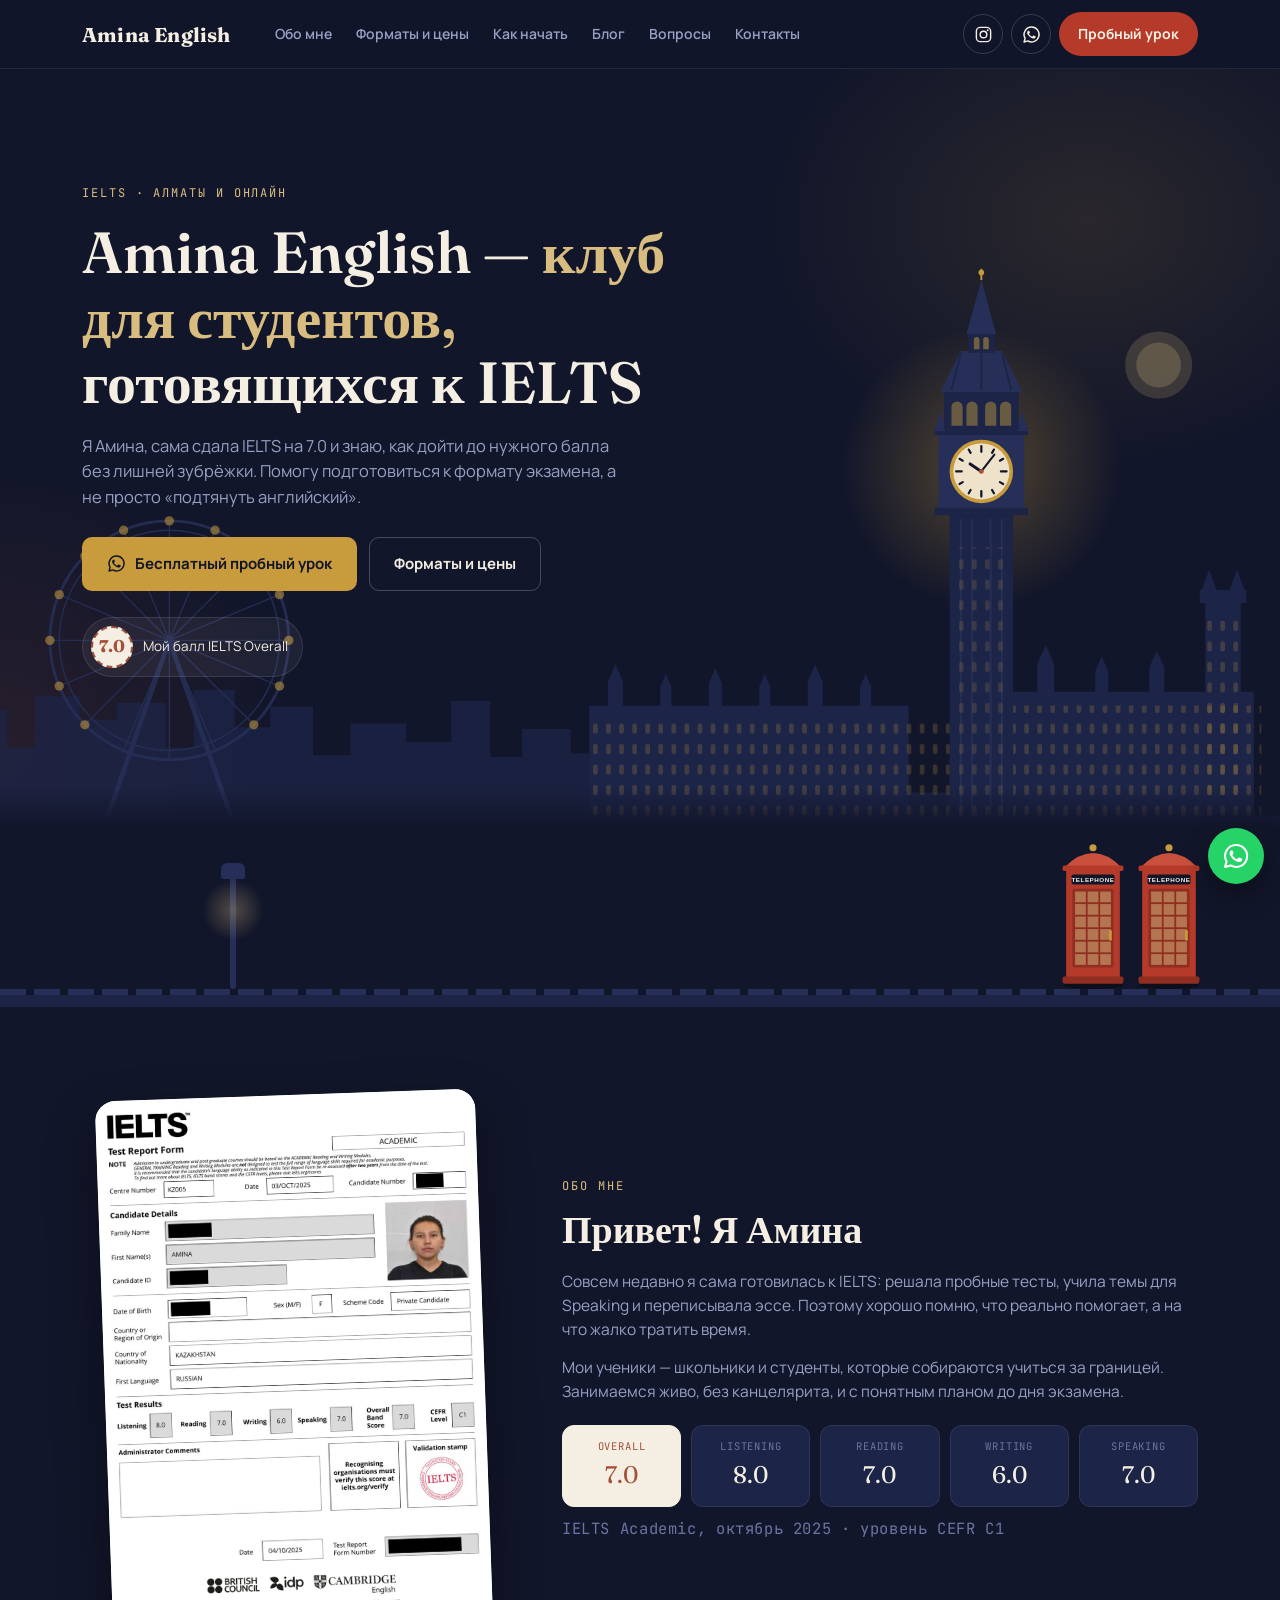
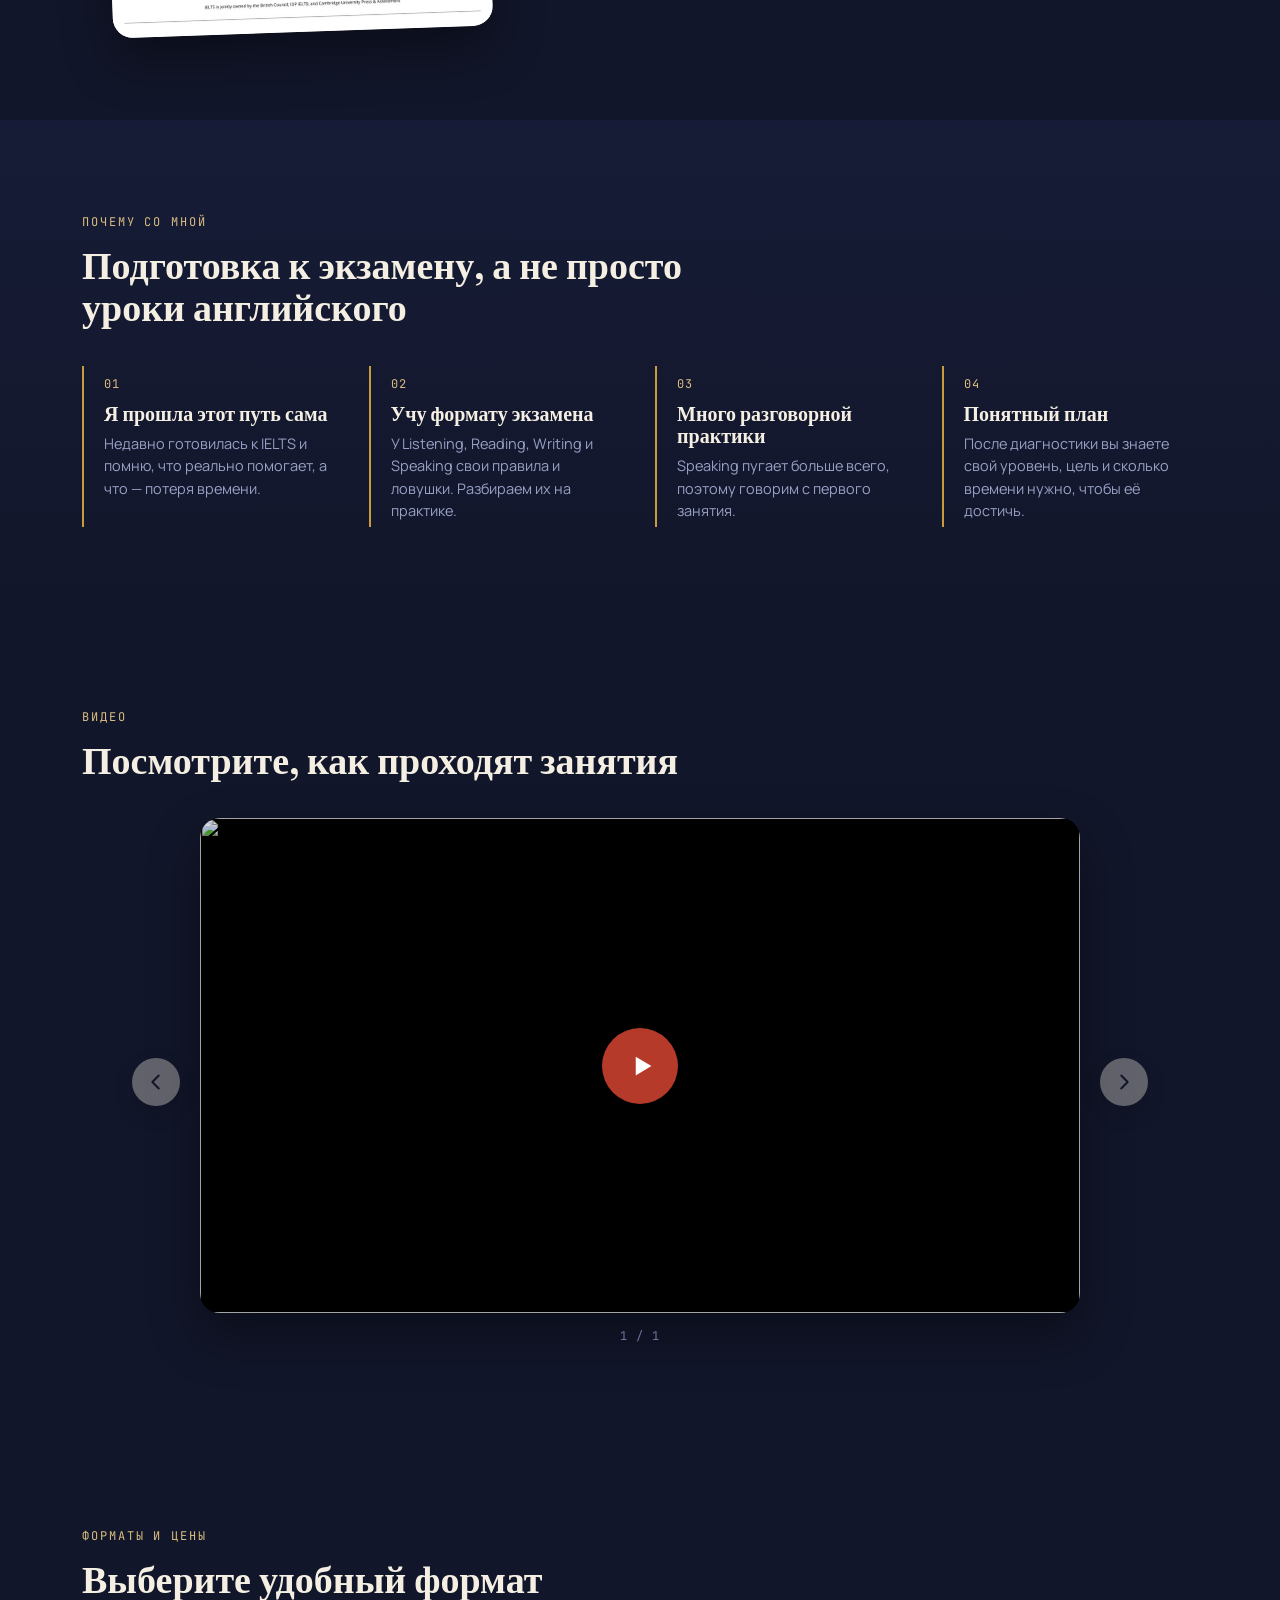
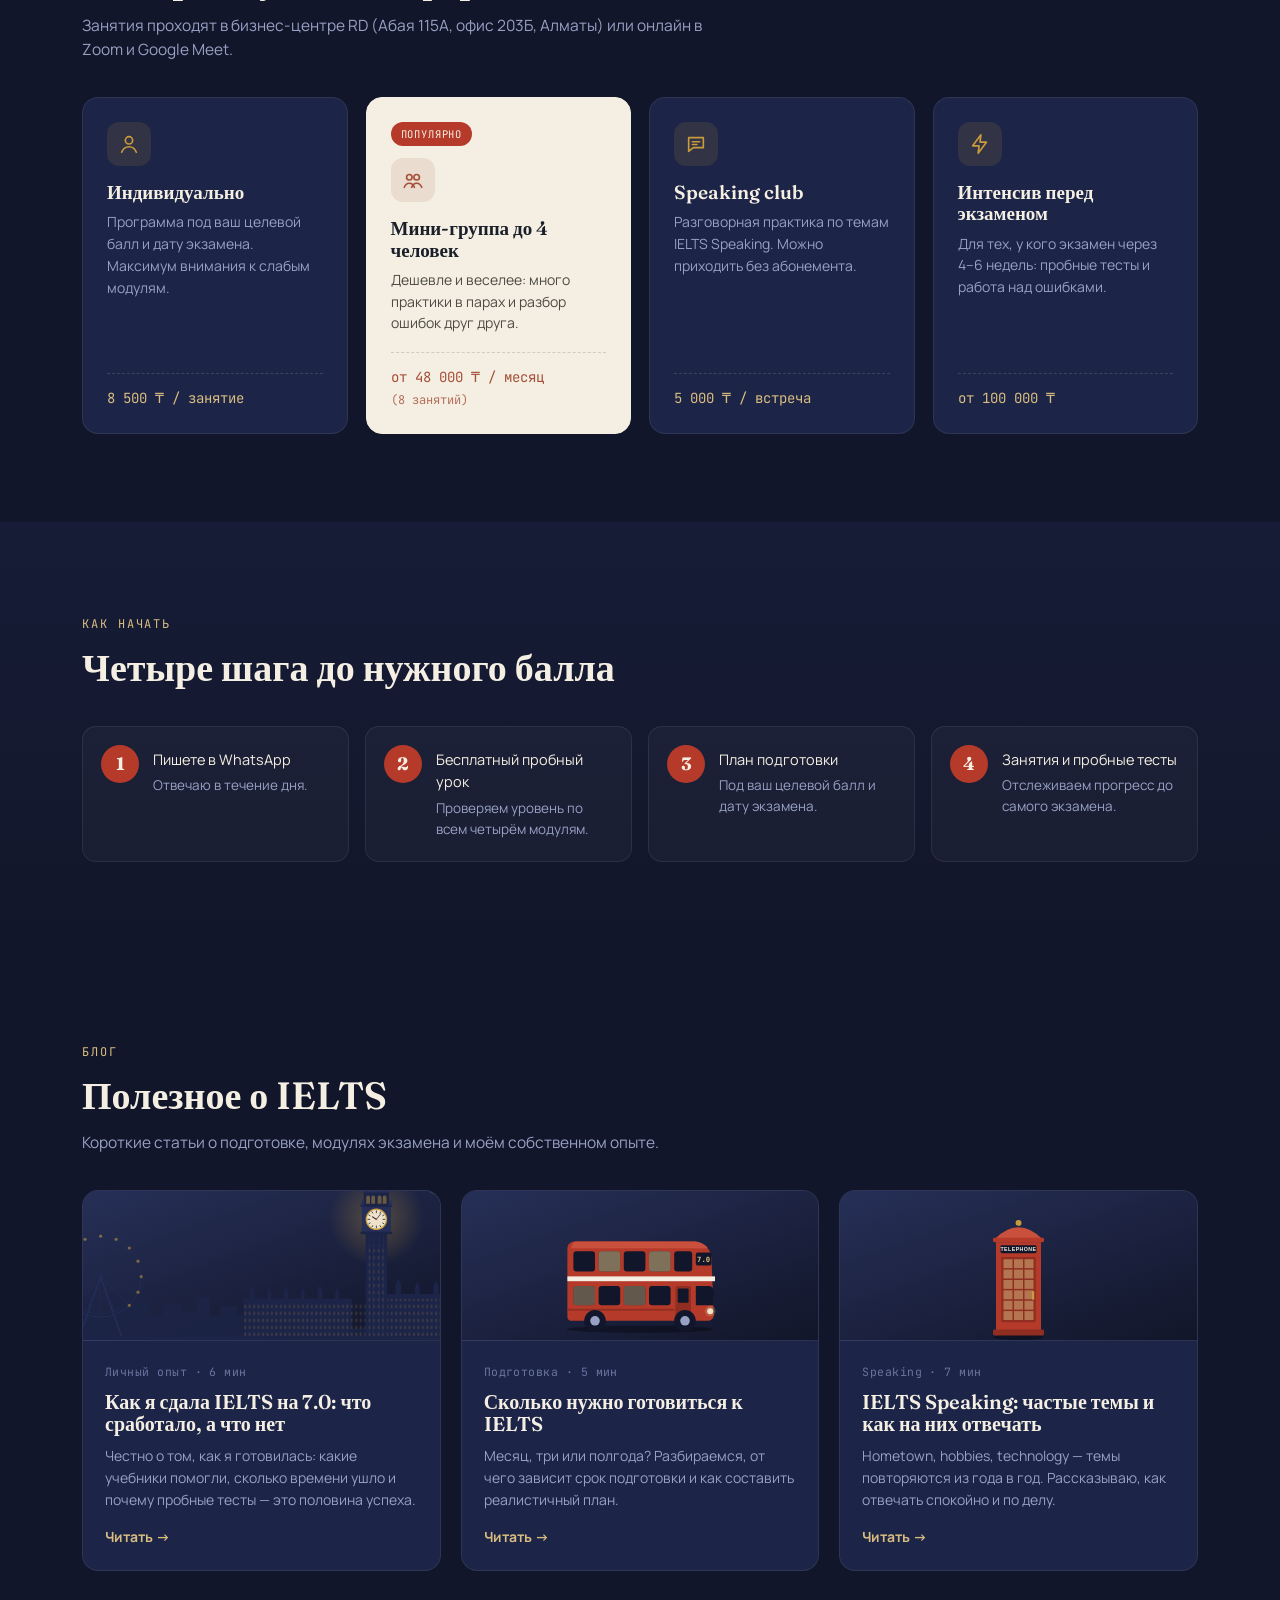
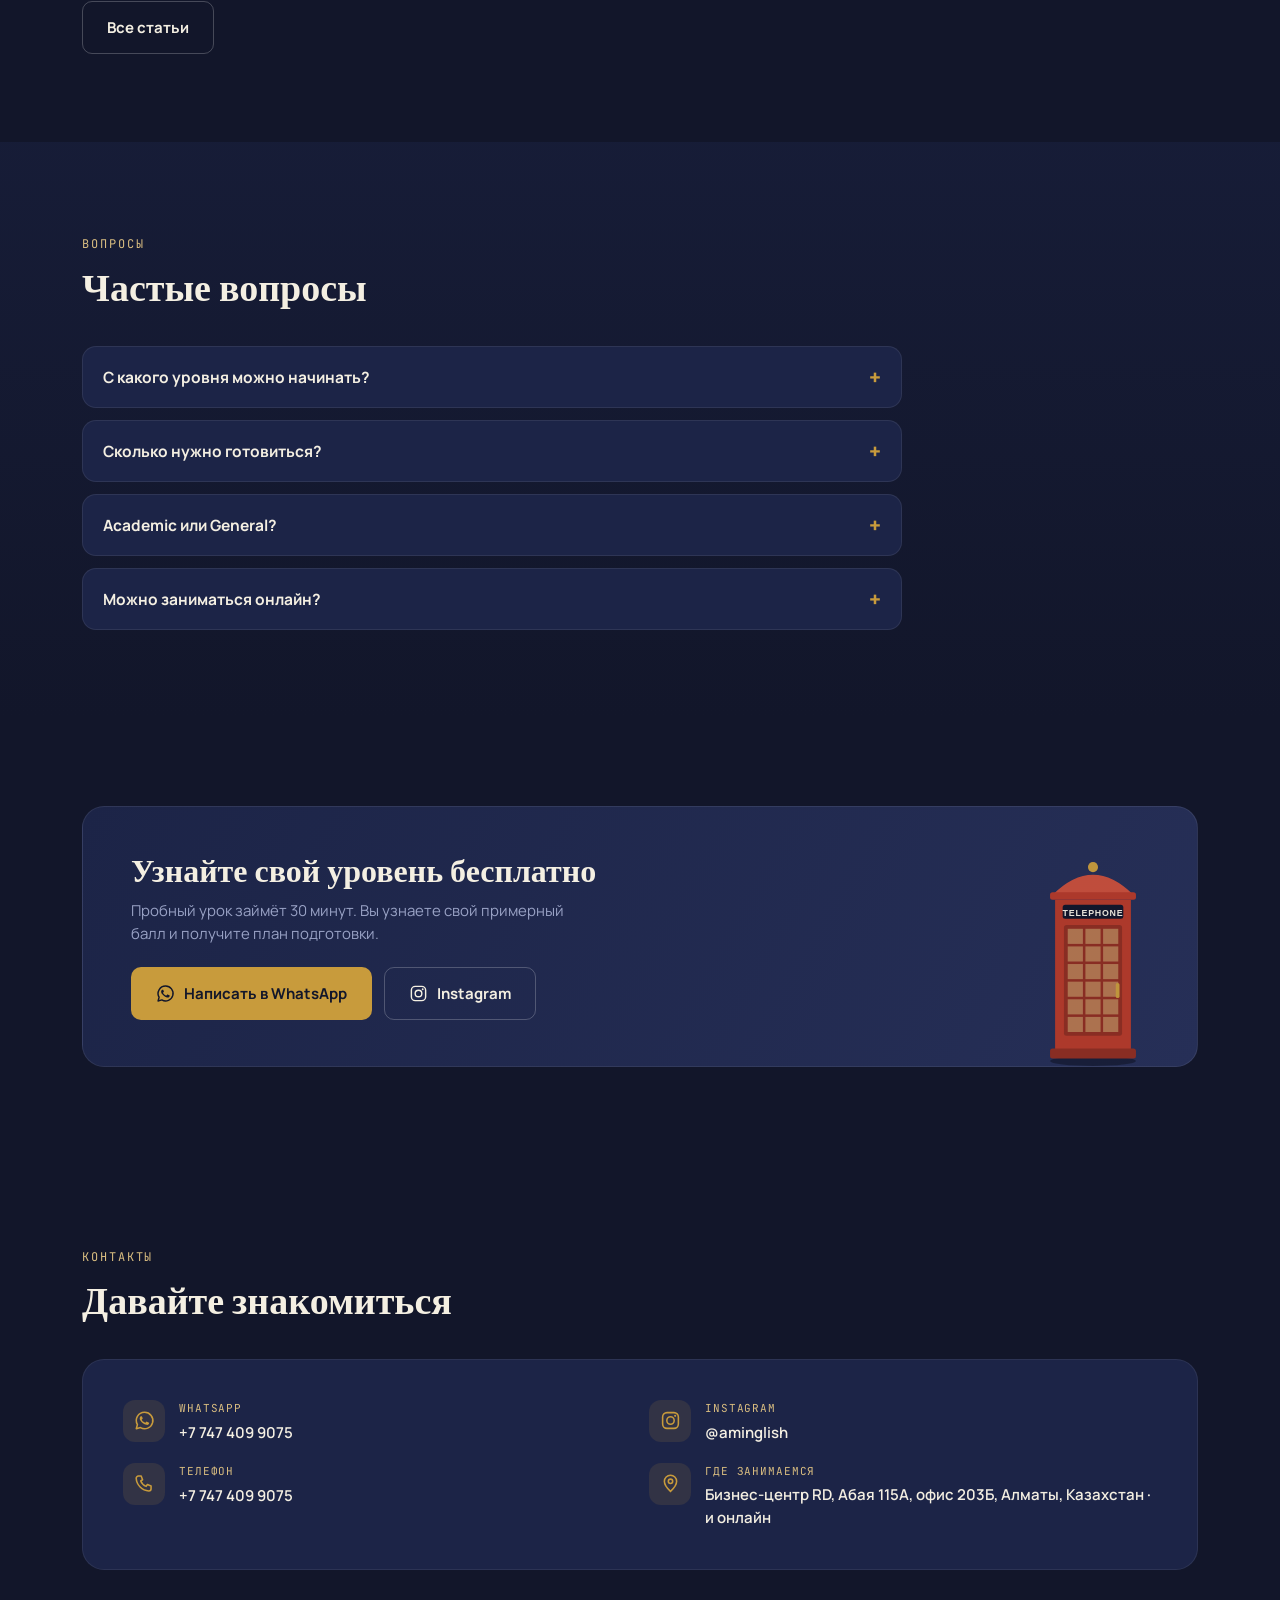
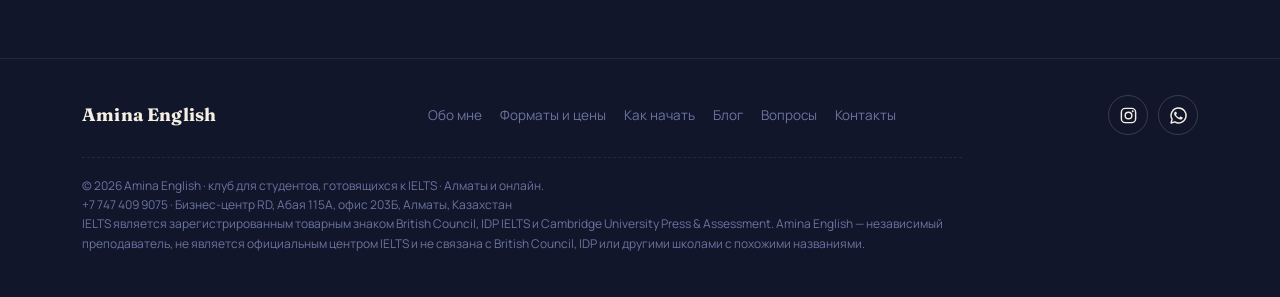
==== commit 26f78b35: "Контакты, сертификат IELTS, видеогалерея, цены, Clarity - логотип без точки; телефон +7 747 409 9075" ====
--- a/index.html
+++ b/index.html
@@ -14,6 +14,13 @@
 <link rel="preconnect" href="https://fonts.gstatic.com" crossorigin>
 <link href="https://fonts.googleapis.com/css2?family=Fraunces:opsz,wght@9..144,500;9..144,600;9..144,700&amp;family=JetBrains+Mono:wght@400;500;700&amp;family=Manrope:wght@400;500;600;700&amp;display=swap" rel="stylesheet">
 <link rel="stylesheet" href="styles.css">
+<script type="text/javascript">
+    (function(c,l,a,r,i,t,y){
+        c[a]=c[a]||function(){(c[a].q=c[a].q||[]).push(arguments)};
+        t=l.createElement(r);t.async=1;t.src="https://www.clarity.ms/tag/"+i;
+        y=l.getElementsByTagName(r)[0];y.parentNode.insertBefore(t,y);
+    })(window, document, "clarity", "script", "z4t8m4dm3x");
+</script>
 </head>
 <body>
 
@@ -22,7 +29,7 @@
     <button class="nav-toggle" type="button" aria-label="Открыть меню" aria-controls="mobile-menu" aria-expanded="false">
       <span></span><span></span><span></span>
     </button>
-    <a class="logo" href="index.html">Amina English<span>.</span></a>
+    <a class="logo" href="index.html">Amina English</a>
     <nav class="nav-links" aria-label="Основное меню">
       <a href="index.html#about">Обо мне</a>
       <a href="index.html#formats">Форматы и цены</a>
@@ -33,8 +40,8 @@
     </nav>
     <div class="nav-right">
       <a class="icon-btn" href="https://www.instagram.com/aminglish/" target="_blank" rel="noopener" aria-label="Instagram"><svg viewBox="0 0 24 24" aria-hidden="true"><rect x="3" y="3" width="18" height="18" rx="5" fill="none" stroke="currentColor" stroke-width="1.8"/><circle cx="12" cy="12" r="4.2" fill="none" stroke="currentColor" stroke-width="1.8"/><circle cx="17.3" cy="6.7" r="1.2" fill="currentColor"/></svg></a>
-      <a class="icon-btn wa" href="https://wa.me/77000000000?text=%D0%97%D0%B4%D1%80%D0%B0%D0%B2%D1%81%D1%82%D0%B2%D1%83%D0%B9%D1%82%D0%B5!%20%D0%A5%D0%BE%D1%87%D1%83%20%D0%BD%D0%B0%20%D0%BF%D1%80%D0%BE%D0%B1%D0%BD%D1%8B%D0%B9%20%D1%83%D1%80%D0%BE%D0%BA%20IELTS" target="_blank" rel="noopener" aria-label="WhatsApp"><svg viewBox="0 0 24 24" aria-hidden="true"><path d="M12 2.6a9.4 9.4 0 0 0-8.1 14.1L2.6 21.4l4.8-1.3A9.4 9.4 0 1 0 12 2.6z" fill="none" stroke="currentColor" stroke-width="1.8" stroke-linejoin="round"/><path d="M9.2 7.7c-.2-.5-.4-.5-.6-.5h-.5c-.2 0-.5.1-.7.3-.3.3-.9.9-.9 2.2s.9 2.5 1.1 2.7c.1.2 1.8 2.9 4.5 4 2.2.9 2.7.7 3.2.7.5-.1 1.6-.7 1.8-1.3.2-.6.2-1.2.2-1.3-.1-.1-.3-.2-.6-.3l-1.9-.9c-.3-.1-.5-.1-.7.1l-.8 1c-.2.2-.3.2-.6.1-.3-.1-1.2-.4-2.2-1.3-.8-.7-1.4-1.6-1.5-1.9-.2-.3 0-.4.1-.6l.5-.5c.1-.2.2-.3.3-.5.1-.2 0-.4 0-.5L9.2 7.7z" fill="currentColor"/></svg></a>
-      <a class="btn btn-red header-cta" href="https://wa.me/77000000000?text=%D0%97%D0%B4%D1%80%D0%B0%D0%B2%D1%81%D1%82%D0%B2%D1%83%D0%B9%D1%82%D0%B5!%20%D0%A5%D0%BE%D1%87%D1%83%20%D0%BD%D0%B0%20%D0%BF%D1%80%D0%BE%D0%B1%D0%BD%D1%8B%D0%B9%20%D1%83%D1%80%D0%BE%D0%BA%20IELTS" target="_blank" rel="noopener">Пробный урок</a>
+      <a class="icon-btn wa" href="https://wa.me/77474099075?text=%D0%97%D0%B4%D1%80%D0%B0%D0%B2%D1%81%D1%82%D0%B2%D1%83%D0%B9%D1%82%D0%B5!%20%D0%A5%D0%BE%D1%87%D1%83%20%D0%BD%D0%B0%20%D0%BF%D1%80%D0%BE%D0%B1%D0%BD%D1%8B%D0%B9%20%D1%83%D1%80%D0%BE%D0%BA%20IELTS" target="_blank" rel="noopener" aria-label="WhatsApp"><svg viewBox="0 0 24 24" aria-hidden="true"><path d="M12 2.6a9.4 9.4 0 0 0-8.1 14.1L2.6 21.4l4.8-1.3A9.4 9.4 0 1 0 12 2.6z" fill="none" stroke="currentColor" stroke-width="1.8" stroke-linejoin="round"/><path d="M9.2 7.7c-.2-.5-.4-.5-.6-.5h-.5c-.2 0-.5.1-.7.3-.3.3-.9.9-.9 2.2s.9 2.5 1.1 2.7c.1.2 1.8 2.9 4.5 4 2.2.9 2.7.7 3.2.7.5-.1 1.6-.7 1.8-1.3.2-.6.2-1.2.2-1.3-.1-.1-.3-.2-.6-.3l-1.9-.9c-.3-.1-.5-.1-.7.1l-.8 1c-.2.2-.3.2-.6.1-.3-.1-1.2-.4-2.2-1.3-.8-.7-1.4-1.6-1.5-1.9-.2-.3 0-.4.1-.6l.5-.5c.1-.2.2-.3.3-.5.1-.2 0-.4 0-.5L9.2 7.7z" fill="currentColor"/></svg></a>
+      <a class="btn btn-red header-cta" href="https://wa.me/77474099075?text=%D0%97%D0%B4%D1%80%D0%B0%D0%B2%D1%81%D1%82%D0%B2%D1%83%D0%B9%D1%82%D0%B5!%20%D0%A5%D0%BE%D1%87%D1%83%20%D0%BD%D0%B0%20%D0%BF%D1%80%D0%BE%D0%B1%D0%BD%D1%8B%D0%B9%20%D1%83%D1%80%D0%BE%D0%BA%20IELTS" target="_blank" rel="noopener">Пробный урок</a>
     </div>
   </div>
 </header>
@@ -42,7 +49,7 @@
 <div class="menu-overlay" aria-hidden="true"></div>
 <aside class="mobile-menu" id="mobile-menu" aria-hidden="true" aria-label="Меню">
   <div class="mm-head">
-    <a class="logo" href="index.html">Amina English<span>.</span></a>
+    <a class="logo" href="index.html">Amina English</a>
     <button class="mm-close" type="button" aria-label="Закрыть меню">&times;</button>
   </div>
   <nav>
@@ -54,10 +61,11 @@
     <a href="index.html#contact">Контакты</a>
   </nav>
   <div class="mm-foot">
-    <a class="btn btn-primary" href="https://wa.me/77000000000?text=%D0%97%D0%B4%D1%80%D0%B0%D0%B2%D1%81%D1%82%D0%B2%D1%83%D0%B9%D1%82%D0%B5!%20%D0%A5%D0%BE%D1%87%D1%83%20%D0%BD%D0%B0%20%D0%BF%D1%80%D0%BE%D0%B1%D0%BD%D1%8B%D0%B9%20%D1%83%D1%80%D0%BE%D0%BA%20IELTS" target="_blank" rel="noopener"><svg viewBox="0 0 24 24" aria-hidden="true"><path d="M12 2.6a9.4 9.4 0 0 0-8.1 14.1L2.6 21.4l4.8-1.3A9.4 9.4 0 1 0 12 2.6z" fill="none" stroke="currentColor" stroke-width="1.8" stroke-linejoin="round"/><path d="M9.2 7.7c-.2-.5-.4-.5-.6-.5h-.5c-.2 0-.5.1-.7.3-.3.3-.9.9-.9 2.2s.9 2.5 1.1 2.7c.1.2 1.8 2.9 4.5 4 2.2.9 2.7.7 3.2.7.5-.1 1.6-.7 1.8-1.3.2-.6.2-1.2.2-1.3-.1-.1-.3-.2-.6-.3l-1.9-.9c-.3-.1-.5-.1-.7.1l-.8 1c-.2.2-.3.2-.6.1-.3-.1-1.2-.4-2.2-1.3-.8-.7-1.4-1.6-1.5-1.9-.2-.3 0-.4.1-.6l.5-.5c.1-.2.2-.3.3-.5.1-.2 0-.4 0-.5L9.2 7.7z" fill="currentColor"/></svg> Записаться в WhatsApp</a>
+    <a class="btn btn-primary" href="https://wa.me/77474099075?text=%D0%97%D0%B4%D1%80%D0%B0%D0%B2%D1%81%D1%82%D0%B2%D1%83%D0%B9%D1%82%D0%B5!%20%D0%A5%D0%BE%D1%87%D1%83%20%D0%BD%D0%B0%20%D0%BF%D1%80%D0%BE%D0%B1%D0%BD%D1%8B%D0%B9%20%D1%83%D1%80%D0%BE%D0%BA%20IELTS" target="_blank" rel="noopener"><svg viewBox="0 0 24 24" aria-hidden="true"><path d="M12 2.6a9.4 9.4 0 0 0-8.1 14.1L2.6 21.4l4.8-1.3A9.4 9.4 0 1 0 12 2.6z" fill="none" stroke="currentColor" stroke-width="1.8" stroke-linejoin="round"/><path d="M9.2 7.7c-.2-.5-.4-.5-.6-.5h-.5c-.2 0-.5.1-.7.3-.3.3-.9.9-.9 2.2s.9 2.5 1.1 2.7c.1.2 1.8 2.9 4.5 4 2.2.9 2.7.7 3.2.7.5-.1 1.6-.7 1.8-1.3.2-.6.2-1.2.2-1.3-.1-.1-.3-.2-.6-.3l-1.9-.9c-.3-.1-.5-.1-.7.1l-.8 1c-.2.2-.3.2-.6.1-.3-.1-1.2-.4-2.2-1.3-.8-.7-1.4-1.6-1.5-1.9-.2-.3 0-.4.1-.6l.5-.5c.1-.2.2-.3.3-.5.1-.2 0-.4 0-.5L9.2 7.7z" fill="currentColor"/></svg> Записаться в WhatsApp</a>
+    <a class="mm-phone" href="tel:+77474099075">+7 747 409 9075</a>
     <div class="mm-social">
       <a class="icon-btn" href="https://www.instagram.com/aminglish/" target="_blank" rel="noopener" aria-label="Instagram"><svg viewBox="0 0 24 24" aria-hidden="true"><rect x="3" y="3" width="18" height="18" rx="5" fill="none" stroke="currentColor" stroke-width="1.8"/><circle cx="12" cy="12" r="4.2" fill="none" stroke="currentColor" stroke-width="1.8"/><circle cx="17.3" cy="6.7" r="1.2" fill="currentColor"/></svg></a>
-      <a class="icon-btn wa" href="https://wa.me/77000000000?text=%D0%97%D0%B4%D1%80%D0%B0%D0%B2%D1%81%D1%82%D0%B2%D1%83%D0%B9%D1%82%D0%B5!%20%D0%A5%D0%BE%D1%87%D1%83%20%D0%BD%D0%B0%20%D0%BF%D1%80%D0%BE%D0%B1%D0%BD%D1%8B%D0%B9%20%D1%83%D1%80%D0%BE%D0%BA%20IELTS" target="_blank" rel="noopener" aria-label="WhatsApp"><svg viewBox="0 0 24 24" aria-hidden="true"><path d="M12 2.6a9.4 9.4 0 0 0-8.1 14.1L2.6 21.4l4.8-1.3A9.4 9.4 0 1 0 12 2.6z" fill="none" stroke="currentColor" stroke-width="1.8" stroke-linejoin="round"/><path d="M9.2 7.7c-.2-.5-.4-.5-.6-.5h-.5c-.2 0-.5.1-.7.3-.3.3-.9.9-.9 2.2s.9 2.5 1.1 2.7c.1.2 1.8 2.9 4.5 4 2.2.9 2.7.7 3.2.7.5-.1 1.6-.7 1.8-1.3.2-.6.2-1.2.2-1.3-.1-.1-.3-.2-.6-.3l-1.9-.9c-.3-.1-.5-.1-.7.1l-.8 1c-.2.2-.3.2-.6.1-.3-.1-1.2-.4-2.2-1.3-.8-.7-1.4-1.6-1.5-1.9-.2-.3 0-.4.1-.6l.5-.5c.1-.2.2-.3.3-.5.1-.2 0-.4 0-.5L9.2 7.7z" fill="currentColor"/></svg></a>
+      <a class="icon-btn wa" href="https://wa.me/77474099075?text=%D0%97%D0%B4%D1%80%D0%B0%D0%B2%D1%81%D1%82%D0%B2%D1%83%D0%B9%D1%82%D0%B5!%20%D0%A5%D0%BE%D1%87%D1%83%20%D0%BD%D0%B0%20%D0%BF%D1%80%D0%BE%D0%B1%D0%BD%D1%8B%D0%B9%20%D1%83%D1%80%D0%BE%D0%BA%20IELTS" target="_blank" rel="noopener" aria-label="WhatsApp"><svg viewBox="0 0 24 24" aria-hidden="true"><path d="M12 2.6a9.4 9.4 0 0 0-8.1 14.1L2.6 21.4l4.8-1.3A9.4 9.4 0 1 0 12 2.6z" fill="none" stroke="currentColor" stroke-width="1.8" stroke-linejoin="round"/><path d="M9.2 7.7c-.2-.5-.4-.5-.6-.5h-.5c-.2 0-.5.1-.7.3-.3.3-.9.9-.9 2.2s.9 2.5 1.1 2.7c.1.2 1.8 2.9 4.5 4 2.2.9 2.7.7 3.2.7.5-.1 1.6-.7 1.8-1.3.2-.6.2-1.2.2-1.3-.1-.1-.3-.2-.6-.3l-1.9-.9c-.3-.1-.5-.1-.7.1l-.8 1c-.2.2-.3.2-.6.1-.3-.1-1.2-.4-2.2-1.3-.8-.7-1.4-1.6-1.5-1.9-.2-.3 0-.4.1-.6l.5-.5c.1-.2.2-.3.3-.5.1-.2 0-.4 0-.5L9.2 7.7z" fill="currentColor"/></svg></a>
     </div>
   </div>
 </aside>
@@ -72,7 +80,7 @@
       <p class="lede">Я Амина, сама сдала IELTS на 7.0 и знаю, как дойти до нужного балла без лишней зубрёжки.
         Помогу подготовиться к формату экзамена, а не просто «подтянуть английский».</p>
       <div class="hero-ctas">
-        <a class="btn btn-primary" href="https://wa.me/77000000000?text=%D0%97%D0%B4%D1%80%D0%B0%D0%B2%D1%81%D1%82%D0%B2%D1%83%D0%B9%D1%82%D0%B5!%20%D0%A5%D0%BE%D1%87%D1%83%20%D0%BD%D0%B0%20%D0%BF%D1%80%D0%BE%D0%B1%D0%BD%D1%8B%D0%B9%20%D1%83%D1%80%D0%BE%D0%BA%20IELTS" target="_blank" rel="noopener"><svg viewBox="0 0 24 24" aria-hidden="true"><path d="M12 2.6a9.4 9.4 0 0 0-8.1 14.1L2.6 21.4l4.8-1.3A9.4 9.4 0 1 0 12 2.6z" fill="none" stroke="currentColor" stroke-width="1.8" stroke-linejoin="round"/><path d="M9.2 7.7c-.2-.5-.4-.5-.6-.5h-.5c-.2 0-.5.1-.7.3-.3.3-.9.9-.9 2.2s.9 2.5 1.1 2.7c.1.2 1.8 2.9 4.5 4 2.2.9 2.7.7 3.2.7.5-.1 1.6-.7 1.8-1.3.2-.6.2-1.2.2-1.3-.1-.1-.3-.2-.6-.3l-1.9-.9c-.3-.1-.5-.1-.7.1l-.8 1c-.2.2-.3.2-.6.1-.3-.1-1.2-.4-2.2-1.3-.8-.7-1.4-1.6-1.5-1.9-.2-.3 0-.4.1-.6l.5-.5c.1-.2.2-.3.3-.5.1-.2 0-.4 0-.5L9.2 7.7z" fill="currentColor"/></svg> Бесплатный пробный урок</a>
+        <a class="btn btn-primary" href="https://wa.me/77474099075?text=%D0%97%D0%B4%D1%80%D0%B0%D0%B2%D1%81%D1%82%D0%B2%D1%83%D0%B9%D1%82%D0%B5!%20%D0%A5%D0%BE%D1%87%D1%83%20%D0%BD%D0%B0%20%D0%BF%D1%80%D0%BE%D0%B1%D0%BD%D1%8B%D0%B9%20%D1%83%D1%80%D0%BE%D0%BA%20IELTS" target="_blank" rel="noopener"><svg viewBox="0 0 24 24" aria-hidden="true"><path d="M12 2.6a9.4 9.4 0 0 0-8.1 14.1L2.6 21.4l4.8-1.3A9.4 9.4 0 1 0 12 2.6z" fill="none" stroke="currentColor" stroke-width="1.8" stroke-linejoin="round"/><path d="M9.2 7.7c-.2-.5-.4-.5-.6-.5h-.5c-.2 0-.5.1-.7.3-.3.3-.9.9-.9 2.2s.9 2.5 1.1 2.7c.1.2 1.8 2.9 4.5 4 2.2.9 2.7.7 3.2.7.5-.1 1.6-.7 1.8-1.3.2-.6.2-1.2.2-1.3-.1-.1-.3-.2-.6-.3l-1.9-.9c-.3-.1-.5-.1-.7.1l-.8 1c-.2.2-.3.2-.6.1-.3-.1-1.2-.4-2.2-1.3-.8-.7-1.4-1.6-1.5-1.9-.2-.3 0-.4.1-.6l.5-.5c.1-.2.2-.3.3-.5.1-.2 0-.4 0-.5L9.2 7.7z" fill="currentColor"/></svg> Бесплатный пробный урок</a>
         <a class="btn btn-ghost" href="#formats">Форматы и цены</a>
       </div>
       <div class="score-badge"><b>7.0</b> Мой балл IELTS Overall</div>
@@ -91,10 +99,10 @@
 
 <section class="section" id="about">
   <div class="wrap about-grid">
-    <div class="photo-card">
-      <!-- Замените блок ниже на фото: <img src="images/amina.jpg" alt="Амина — преподаватель английского"> -->
-      <div class="photo-placeholder"><b>A</b>[ фото Амины ]</div>
-      <div class="photo-stamp">IELTS<b>7.0</b></div>
+    <div class="photo-card trf">
+      <a href="images/ielts-trf.jpg" target="_blank" rel="noopener" title="Открыть сертификат целиком">
+        <img src="images/ielts-trf.jpg" alt="Сертификат IELTS Академический Амины: Listening 8.0, Reading 7.0, Writing 6.0, Speaking 7.0, общий балл 7.0 (C1)" loading="lazy">
+      </a>
     </div>
     <div class="about-copy">
       <span class="eyebrow">Обо мне</span>
@@ -105,11 +113,12 @@
         и с понятным планом до дня экзамена.</p>
       <div class="scores" aria-label="Мои баллы IELTS">
         <div class="score overall"><span class="code">Overall</span><span class="val">7.0</span></div>
-        <div class="score"><span class="code">Listening</span><span class="val">[–]</span></div>
-        <div class="score"><span class="code">Reading</span><span class="val">[–]</span></div>
-        <div class="score"><span class="code">Writing</span><span class="val">[–]</span></div>
-        <div class="score"><span class="code">Speaking</span><span class="val">[–]</span></div>
-      </div>
+        <div class="score"><span class="code">Listening</span><span class="val">8.0</span></div>
+        <div class="score"><span class="code">Reading</span><span class="val">7.0</span></div>
+        <div class="score"><span class="code">Writing</span><span class="val">6.0</span></div>
+        <div class="score"><span class="code">Speaking</span><span class="val">7.0</span></div>
+      </div>
+      <p class="scores-note">IELTS Academic, октябрь 2025 · уровень CEFR C1</p>
     </div>
   </div>
 </section>
@@ -133,38 +142,58 @@
   </div>
 </section>
 
+<section class="section" id="videos">
+  <div class="wrap">
+    <div class="section-head">
+      <span class="eyebrow">Видео</span>
+      <h2>Посмотрите, как проходят занятия</h2>
+    </div>
+    <div class="vgallery" aria-roledescription="карусель" aria-label="Видеогалерея">
+      <div class="vg-viewport">
+        <div class="vg-track">
+          <!-- Чтобы добавить видео, скопируйте строку ниже и замените ID ролика (часть ссылки после watch?v=) -->
+          <div class="vg-slide" data-yt="VleucumVTWc" data-title="Видео 1"></div>
+        </div>
+      </div>
+      <button class="vg-arrow vg-prev" type="button" aria-label="Предыдущее видео"><svg viewBox="0 0 24 24" aria-hidden="true"><path d="M15 5l-7 7 7 7" fill="none" stroke="currentColor" stroke-width="2.2" stroke-linecap="round" stroke-linejoin="round"/></svg></button>
+      <button class="vg-arrow vg-next" type="button" aria-label="Следующее видео"><svg viewBox="0 0 24 24" aria-hidden="true"><path d="M9 5l7 7-7 7" fill="none" stroke="currentColor" stroke-width="2.2" stroke-linecap="round" stroke-linejoin="round"/></svg></button>
+      <div class="vg-counter" aria-live="polite"></div>
+    </div>
+  </div>
+</section>
+
 <section class="section" id="formats">
   <div class="wrap">
     <div class="section-head">
       <span class="eyebrow">Форматы и цены</span>
       <h2>Выберите удобный формат</h2>
-      <p>Занятия проходят [район, Алматы] или онлайн в Zoom и Google Meet.</p>
+      <p>Занятия проходят в бизнес-центре RD (Абая 115А, офис 203Б, Алматы) или онлайн в Zoom и Google Meet.</p>
     </div>
     <div class="format-grid">
       <div class="format-card">
         <div class="ico"><svg viewBox="0 0 24 24" fill="none" stroke="currentColor" stroke-width="1.8" stroke-linecap="round" aria-hidden="true"><circle cx="12" cy="8" r="4"/><path d="M4 21c1.5-4 4.5-6 8-6s6.5 2 8 6"/></svg></div>
         <h3>Индивидуально</h3>
         <p>Программа под ваш целевой балл и дату экзамена. Максимум внимания к слабым модулям.</p>
-        <div class="price">от [цена] ₸ / занятие</div>
+        <div class="price">8&nbsp;500 ₸ / занятие</div>
       </div>
       <div class="format-card featured">
         <span class="tag">Популярно</span>
         <div class="ico"><svg viewBox="0 0 24 24" fill="none" stroke="currentColor" stroke-width="1.8" stroke-linecap="round" aria-hidden="true"><circle cx="8" cy="9" r="3"/><circle cx="16" cy="9" r="3"/><path d="M2.5 20c1-3 3-4.5 5.5-4.5s4.5 1.5 5.5 4.5M10.5 20c1-3 3-4.5 5.5-4.5s4.5 1.5 5.5 4.5"/></svg></div>
-        <h3>Мини-группа до [N] человек</h3>
+        <h3>Мини-группа до 4 человек</h3>
         <p>Дешевле и веселее: много практики в парах и разбор ошибок друг друга.</p>
-        <div class="price">от [цена] ₸ / месяц</div>
+        <div class="price">от 48&nbsp;000 ₸ / месяц <small>(8 занятий)</small></div>
       </div>
       <div class="format-card">
         <div class="ico"><svg viewBox="0 0 24 24" fill="none" stroke="currentColor" stroke-width="1.8" stroke-linejoin="round" aria-hidden="true"><path d="M4 5h16v11H9l-5 4z"/><path d="M8 9.5h8M8 12.5h5" stroke-linecap="round"/></svg></div>
         <h3>Speaking club</h3>
         <p>Разговорная практика по темам IELTS Speaking. Можно приходить без абонемента.</p>
-        <div class="price">[цена] ₸ / встреча</div>
+        <div class="price">5&nbsp;000 ₸ / встреча</div>
       </div>
       <div class="format-card">
         <div class="ico"><svg viewBox="0 0 24 24" fill="none" stroke="currentColor" stroke-width="1.8" stroke-linejoin="round" aria-hidden="true"><path d="M13 2 4 14h7l-1 8 9-12h-7z"/></svg></div>
         <h3>Интенсив перед экзаменом</h3>
         <p>Для тех, у кого экзамен через 4–6 недель: пробные тесты и работа над ошибками.</p>
-        <div class="price">от [цена] ₸</div>
+        <div class="price">от 100&nbsp;000 ₸</div>
       </div>
     </div>
   </div>
@@ -256,9 +285,9 @@
   <div class="wrap">
     <div class="cta-banner">
       <h2>Узнайте свой уровень бесплатно</h2>
-      <p>Пробный урок займёт [45] минут. Вы узнаете свой примерный балл и получите план подготовки.</p>
+      <p>Пробный урок займёт 30 минут. Вы узнаете свой примерный балл и получите план подготовки.</p>
       <div class="cta-actions">
-        <a class="btn btn-primary" href="https://wa.me/77000000000?text=%D0%97%D0%B4%D1%80%D0%B0%D0%B2%D1%81%D1%82%D0%B2%D1%83%D0%B9%D1%82%D0%B5!%20%D0%A5%D0%BE%D1%87%D1%83%20%D0%BD%D0%B0%20%D0%BF%D1%80%D0%BE%D0%B1%D0%BD%D1%8B%D0%B9%20%D1%83%D1%80%D0%BE%D0%BA%20IELTS" target="_blank" rel="noopener"><svg viewBox="0 0 24 24" aria-hidden="true"><path d="M12 2.6a9.4 9.4 0 0 0-8.1 14.1L2.6 21.4l4.8-1.3A9.4 9.4 0 1 0 12 2.6z" fill="none" stroke="currentColor" stroke-width="1.8" stroke-linejoin="round"/><path d="M9.2 7.7c-.2-.5-.4-.5-.6-.5h-.5c-.2 0-.5.1-.7.3-.3.3-.9.9-.9 2.2s.9 2.5 1.1 2.7c.1.2 1.8 2.9 4.5 4 2.2.9 2.7.7 3.2.7.5-.1 1.6-.7 1.8-1.3.2-.6.2-1.2.2-1.3-.1-.1-.3-.2-.6-.3l-1.9-.9c-.3-.1-.5-.1-.7.1l-.8 1c-.2.2-.3.2-.6.1-.3-.1-1.2-.4-2.2-1.3-.8-.7-1.4-1.6-1.5-1.9-.2-.3 0-.4.1-.6l.5-.5c.1-.2.2-.3.3-.5.1-.2 0-.4 0-.5L9.2 7.7z" fill="currentColor"/></svg> Написать в WhatsApp</a>
+        <a class="btn btn-primary" href="https://wa.me/77474099075?text=%D0%97%D0%B4%D1%80%D0%B0%D0%B2%D1%81%D1%82%D0%B2%D1%83%D0%B9%D1%82%D0%B5!%20%D0%A5%D0%BE%D1%87%D1%83%20%D0%BD%D0%B0%20%D0%BF%D1%80%D0%BE%D0%B1%D0%BD%D1%8B%D0%B9%20%D1%83%D1%80%D0%BE%D0%BA%20IELTS" target="_blank" rel="noopener"><svg viewBox="0 0 24 24" aria-hidden="true"><path d="M12 2.6a9.4 9.4 0 0 0-8.1 14.1L2.6 21.4l4.8-1.3A9.4 9.4 0 1 0 12 2.6z" fill="none" stroke="currentColor" stroke-width="1.8" stroke-linejoin="round"/><path d="M9.2 7.7c-.2-.5-.4-.5-.6-.5h-.5c-.2 0-.5.1-.7.3-.3.3-.9.9-.9 2.2s.9 2.5 1.1 2.7c.1.2 1.8 2.9 4.5 4 2.2.9 2.7.7 3.2.7.5-.1 1.6-.7 1.8-1.3.2-.6.2-1.2.2-1.3-.1-.1-.3-.2-.6-.3l-1.9-.9c-.3-.1-.5-.1-.7.1l-.8 1c-.2.2-.3.2-.6.1-.3-.1-1.2-.4-2.2-1.3-.8-.7-1.4-1.6-1.5-1.9-.2-.3 0-.4.1-.6l.5-.5c.1-.2.2-.3.3-.5.1-.2 0-.4 0-.5L9.2 7.7z" fill="currentColor"/></svg> Написать в WhatsApp</a>
         <a class="btn btn-ghost" href="https://www.instagram.com/aminglish/" target="_blank" rel="noopener"><svg viewBox="0 0 24 24" aria-hidden="true"><rect x="3" y="3" width="18" height="18" rx="5" fill="none" stroke="currentColor" stroke-width="1.8"/><circle cx="12" cy="12" r="4.2" fill="none" stroke="currentColor" stroke-width="1.8"/><circle cx="17.3" cy="6.7" r="1.2" fill="currentColor"/></svg> Instagram</a>
       </div>
       <img class="booth-art" src="images/phone-booth.svg" alt="" aria-hidden="true">
@@ -274,11 +303,13 @@
     </div>
     <div class="contact-grid">
       <div class="contact-item"><div class="ico"><svg viewBox="0 0 24 24" aria-hidden="true"><path d="M12 2.6a9.4 9.4 0 0 0-8.1 14.1L2.6 21.4l4.8-1.3A9.4 9.4 0 1 0 12 2.6z" fill="none" stroke="currentColor" stroke-width="1.8" stroke-linejoin="round"/><path d="M9.2 7.7c-.2-.5-.4-.5-.6-.5h-.5c-.2 0-.5.1-.7.3-.3.3-.9.9-.9 2.2s.9 2.5 1.1 2.7c.1.2 1.8 2.9 4.5 4 2.2.9 2.7.7 3.2.7.5-.1 1.6-.7 1.8-1.3.2-.6.2-1.2.2-1.3-.1-.1-.3-.2-.6-.3l-1.9-.9c-.3-.1-.5-.1-.7.1l-.8 1c-.2.2-.3.2-.6.1-.3-.1-1.2-.4-2.2-1.3-.8-.7-1.4-1.6-1.5-1.9-.2-.3 0-.4.1-.6l.5-.5c.1-.2.2-.3.3-.5.1-.2 0-.4 0-.5L9.2 7.7z" fill="currentColor"/></svg></div>
-        <div><span class="label">WhatsApp</span><a href="https://wa.me/77000000000?text=%D0%97%D0%B4%D1%80%D0%B0%D0%B2%D1%81%D1%82%D0%B2%D1%83%D0%B9%D1%82%D0%B5!%20%D0%A5%D0%BE%D1%87%D1%83%20%D0%BD%D0%B0%20%D0%BF%D1%80%D0%BE%D0%B1%D0%BD%D1%8B%D0%B9%20%D1%83%D1%80%D0%BE%D0%BA%20IELTS" target="_blank" rel="noopener">+7 (700) 000-00-00</a></div></div>
+        <div><span class="label">WhatsApp</span><a href="https://wa.me/77474099075?text=%D0%97%D0%B4%D1%80%D0%B0%D0%B2%D1%81%D1%82%D0%B2%D1%83%D0%B9%D1%82%D0%B5!%20%D0%A5%D0%BE%D1%87%D1%83%20%D0%BD%D0%B0%20%D0%BF%D1%80%D0%BE%D0%B1%D0%BD%D1%8B%D0%B9%20%D1%83%D1%80%D0%BE%D0%BA%20IELTS" target="_blank" rel="noopener">+7 747 409 9075</a></div></div>
       <div class="contact-item"><div class="ico"><svg viewBox="0 0 24 24" aria-hidden="true"><rect x="3" y="3" width="18" height="18" rx="5" fill="none" stroke="currentColor" stroke-width="1.8"/><circle cx="12" cy="12" r="4.2" fill="none" stroke="currentColor" stroke-width="1.8"/><circle cx="17.3" cy="6.7" r="1.2" fill="currentColor"/></svg></div>
         <div><span class="label">Instagram</span><a href="https://www.instagram.com/aminglish/" target="_blank" rel="noopener">@aminglish</a></div></div>
+      <div class="contact-item"><div class="ico"><svg viewBox="0 0 24 24" fill="none" stroke="currentColor" stroke-width="1.8" stroke-linejoin="round" aria-hidden="true"><path d="M5 3.5h3.2l1.6 4.2-2.1 1.4a11 11 0 0 0 6.2 6.2l1.4-2.1 4.2 1.6V18a2.5 2.5 0 0 1-2.5 2.5A15.5 15.5 0 0 1 2.5 6 2.5 2.5 0 0 1 5 3.5z"/></svg></div>
+        <div><span class="label">Телефон</span><a href="tel:+77474099075">+7 747 409 9075</a></div></div>
       <div class="contact-item"><div class="ico"><svg viewBox="0 0 24 24" fill="none" stroke="currentColor" stroke-width="1.8" aria-hidden="true"><path d="M12 21s-7-6.2-7-11.5a7 7 0 0 1 14 0C19 14.8 12 21 12 21z"/><circle cx="12" cy="9.5" r="2.5"/></svg></div>
-        <div><span class="label">Где занимаемся</span><p>[район, Алматы] и онлайн</p></div></div>
+        <div><span class="label">Где занимаемся</span><p>Бизнес-центр RD, Абая 115А, офис 203Б, Алматы, Казахстан · и онлайн</p></div></div>
     </div>
   </div>
 </section>
@@ -288,7 +319,7 @@
 <footer class="site-footer">
   <div class="wrap">
     <div class="foot-row">
-      <a class="logo" href="index.html">Amina English<span>.</span></a>
+      <a class="logo" href="index.html">Amina English</a>
       <nav class="foot-links" aria-label="Ссылки в подвале">
         <a href="index.html#about">Обо мне</a>
         <a href="index.html#formats">Форматы и цены</a>
@@ -299,11 +330,12 @@
       </nav>
       <div class="social">
         <a class="icon-btn" href="https://www.instagram.com/aminglish/" target="_blank" rel="noopener" aria-label="Instagram"><svg viewBox="0 0 24 24" aria-hidden="true"><rect x="3" y="3" width="18" height="18" rx="5" fill="none" stroke="currentColor" stroke-width="1.8"/><circle cx="12" cy="12" r="4.2" fill="none" stroke="currentColor" stroke-width="1.8"/><circle cx="17.3" cy="6.7" r="1.2" fill="currentColor"/></svg></a>
-        <a class="icon-btn wa" href="https://wa.me/77000000000?text=%D0%97%D0%B4%D1%80%D0%B0%D0%B2%D1%81%D1%82%D0%B2%D1%83%D0%B9%D1%82%D0%B5!%20%D0%A5%D0%BE%D1%87%D1%83%20%D0%BD%D0%B0%20%D0%BF%D1%80%D0%BE%D0%B1%D0%BD%D1%8B%D0%B9%20%D1%83%D1%80%D0%BE%D0%BA%20IELTS" target="_blank" rel="noopener" aria-label="WhatsApp"><svg viewBox="0 0 24 24" aria-hidden="true"><path d="M12 2.6a9.4 9.4 0 0 0-8.1 14.1L2.6 21.4l4.8-1.3A9.4 9.4 0 1 0 12 2.6z" fill="none" stroke="currentColor" stroke-width="1.8" stroke-linejoin="round"/><path d="M9.2 7.7c-.2-.5-.4-.5-.6-.5h-.5c-.2 0-.5.1-.7.3-.3.3-.9.9-.9 2.2s.9 2.5 1.1 2.7c.1.2 1.8 2.9 4.5 4 2.2.9 2.7.7 3.2.7.5-.1 1.6-.7 1.8-1.3.2-.6.2-1.2.2-1.3-.1-.1-.3-.2-.6-.3l-1.9-.9c-.3-.1-.5-.1-.7.1l-.8 1c-.2.2-.3.2-.6.1-.3-.1-1.2-.4-2.2-1.3-.8-.7-1.4-1.6-1.5-1.9-.2-.3 0-.4.1-.6l.5-.5c.1-.2.2-.3.3-.5.1-.2 0-.4 0-.5L9.2 7.7z" fill="currentColor"/></svg></a>
+        <a class="icon-btn wa" href="https://wa.me/77474099075?text=%D0%97%D0%B4%D1%80%D0%B0%D0%B2%D1%81%D1%82%D0%B2%D1%83%D0%B9%D1%82%D0%B5!%20%D0%A5%D0%BE%D1%87%D1%83%20%D0%BD%D0%B0%20%D0%BF%D1%80%D0%BE%D0%B1%D0%BD%D1%8B%D0%B9%20%D1%83%D1%80%D0%BE%D0%BA%20IELTS" target="_blank" rel="noopener" aria-label="WhatsApp"><svg viewBox="0 0 24 24" aria-hidden="true"><path d="M12 2.6a9.4 9.4 0 0 0-8.1 14.1L2.6 21.4l4.8-1.3A9.4 9.4 0 1 0 12 2.6z" fill="none" stroke="currentColor" stroke-width="1.8" stroke-linejoin="round"/><path d="M9.2 7.7c-.2-.5-.4-.5-.6-.5h-.5c-.2 0-.5.1-.7.3-.3.3-.9.9-.9 2.2s.9 2.5 1.1 2.7c.1.2 1.8 2.9 4.5 4 2.2.9 2.7.7 3.2.7.5-.1 1.6-.7 1.8-1.3.2-.6.2-1.2.2-1.3-.1-.1-.3-.2-.6-.3l-1.9-.9c-.3-.1-.5-.1-.7.1l-.8 1c-.2.2-.3.2-.6.1-.3-.1-1.2-.4-2.2-1.3-.8-.7-1.4-1.6-1.5-1.9-.2-.3 0-.4.1-.6l.5-.5c.1-.2.2-.3.3-.5.1-.2 0-.4 0-.5L9.2 7.7z" fill="currentColor"/></svg></a>
       </div>
     </div>
     <p class="disclaimer">
       © <span data-year>2026</span> Amina English · клуб для студентов, готовящихся к IELTS · Алматы и онлайн.<br>
+      <a href="tel:+77474099075">+7 747 409 9075</a> · Бизнес-центр RD, Абая 115А, офис 203Б, Алматы, Казахстан<br>
       IELTS является зарегистрированным товарным знаком British Council, IDP IELTS и Cambridge University Press &amp; Assessment.
       Amina English — независимый преподаватель, не является официальным центром IELTS и не связана с British Council, IDP
       или другими школами с похожими названиями.
@@ -311,7 +343,7 @@
   </div>
 </footer>
 
-<a class="wa-float" href="https://wa.me/77000000000?text=%D0%97%D0%B4%D1%80%D0%B0%D0%B2%D1%81%D1%82%D0%B2%D1%83%D0%B9%D1%82%D0%B5!%20%D0%A5%D0%BE%D1%87%D1%83%20%D0%BD%D0%B0%20%D0%BF%D1%80%D0%BE%D0%B1%D0%BD%D1%8B%D0%B9%20%D1%83%D1%80%D0%BE%D0%BA%20IELTS" target="_blank" rel="noopener" aria-label="Написать в WhatsApp"><svg viewBox="0 0 24 24" aria-hidden="true"><path d="M12 2.6a9.4 9.4 0 0 0-8.1 14.1L2.6 21.4l4.8-1.3A9.4 9.4 0 1 0 12 2.6z" fill="none" stroke="currentColor" stroke-width="1.8" stroke-linejoin="round"/><path d="M9.2 7.7c-.2-.5-.4-.5-.6-.5h-.5c-.2 0-.5.1-.7.3-.3.3-.9.9-.9 2.2s.9 2.5 1.1 2.7c.1.2 1.8 2.9 4.5 4 2.2.9 2.7.7 3.2.7.5-.1 1.6-.7 1.8-1.3.2-.6.2-1.2.2-1.3-.1-.1-.3-.2-.6-.3l-1.9-.9c-.3-.1-.5-.1-.7.1l-.8 1c-.2.2-.3.2-.6.1-.3-.1-1.2-.4-2.2-1.3-.8-.7-1.4-1.6-1.5-1.9-.2-.3 0-.4.1-.6l.5-.5c.1-.2.2-.3.3-.5.1-.2 0-.4 0-.5L9.2 7.7z" fill="currentColor"/></svg></a>
+<a class="wa-float" href="https://wa.me/77474099075?text=%D0%97%D0%B4%D1%80%D0%B0%D0%B2%D1%81%D1%82%D0%B2%D1%83%D0%B9%D1%82%D0%B5!%20%D0%A5%D0%BE%D1%87%D1%83%20%D0%BD%D0%B0%20%D0%BF%D1%80%D0%BE%D0%B1%D0%BD%D1%8B%D0%B9%20%D1%83%D1%80%D0%BE%D0%BA%20IELTS" target="_blank" rel="noopener" aria-label="Написать в WhatsApp"><svg viewBox="0 0 24 24" aria-hidden="true"><path d="M12 2.6a9.4 9.4 0 0 0-8.1 14.1L2.6 21.4l4.8-1.3A9.4 9.4 0 1 0 12 2.6z" fill="none" stroke="currentColor" stroke-width="1.8" stroke-linejoin="round"/><path d="M9.2 7.7c-.2-.5-.4-.5-.6-.5h-.5c-.2 0-.5.1-.7.3-.3.3-.9.9-.9 2.2s.9 2.5 1.1 2.7c.1.2 1.8 2.9 4.5 4 2.2.9 2.7.7 3.2.7.5-.1 1.6-.7 1.8-1.3.2-.6.2-1.2.2-1.3-.1-.1-.3-.2-.6-.3l-1.9-.9c-.3-.1-.5-.1-.7.1l-.8 1c-.2.2-.3.2-.6.1-.3-.1-1.2-.4-2.2-1.3-.8-.7-1.4-1.6-1.5-1.9-.2-.3 0-.4.1-.6l.5-.5c.1-.2.2-.3.3-.5.1-.2 0-.4 0-.5L9.2 7.7z" fill="currentColor"/></svg></a>
 <script src="script.js"></script>
 </body>
 </html>
--- a/styles.css
+++ b/styles.css
@@ -251,6 +251,10 @@
   box-shadow:0 22px 50px rgba(0,0,0,.4); transform:rotate(-2deg);
 }
 .photo-card img{ width:100%; height:100%; object-fit:cover; }
+.photo-card.trf{ aspect-ratio:1000/1414; background:#fff; }
+.photo-card.trf a{ display:block; height:100%; }
+.photo-card.trf img{ object-fit:contain; }
+.scores-note{ margin-top:10px; font-family:var(--mono); font-size:11.5px; letter-spacing:.04em; color:var(--muted-dim); }
 .photo-placeholder{
   position:absolute; inset:0; display:flex; flex-direction:column; align-items:center; justify-content:center; gap:10px;
   color:var(--clay); font-family:var(--mono); font-size:13px; text-align:center; padding:20px;
@@ -313,6 +317,7 @@
 .format-card.featured p{ color:#4c4a44; }
 .format-card.featured .ico{ background:rgba(166,80,58,.12); color:var(--clay); }
 .format-card.featured .price{ color:var(--clay); border-top-color:rgba(0,0,0,.15); }
+.format-card .price small{ display:block; margin-top:2px; font-size:12px; opacity:.8; }
 .format-card .tag{
   align-self:flex-start; margin-bottom:12px; font-family:var(--mono); font-size:10.5px; letter-spacing:.08em; text-transform:uppercase;
   padding:4px 10px; border-radius:999px; background:var(--london-red); color:var(--paper);
@@ -398,12 +403,41 @@
   .cta-banner .booth-art{ right:56px; width:96px; }
 }
 
+/* --- Видеогалерея --- */
+.vgallery{ position:relative; max-width:880px; margin:0 auto; }
+.vg-viewport{ overflow:hidden; border-radius:20px; background:var(--ink-2); box-shadow:0 22px 50px rgba(0,0,0,.4); }
+.vg-track{ display:flex; transition:transform .45s ease; }
+.vg-slide{ flex:0 0 100%; aspect-ratio:16/9; position:relative; background:#000; }
+.vg-slide iframe, .vg-slide .vg-poster{ position:absolute; inset:0; width:100%; height:100%; border:0; }
+.vg-poster{ padding:0; cursor:pointer; background:#000; }
+.vg-poster img{ width:100%; height:100%; object-fit:cover; opacity:.85; transition:opacity .2s; }
+.vg-poster:hover img{ opacity:1; }
+.vg-play{
+  position:absolute; left:50%; top:50%; width:76px; height:76px; margin:-38px 0 0 -38px; border-radius:50%;
+  background:var(--london-red); color:#fff; display:flex; align-items:center; justify-content:center;
+  box-shadow:0 10px 30px rgba(0,0,0,.45); transition:transform .2s;
+}
+.vg-poster:hover .vg-play{ transform:scale(1.08); }
+.vg-play svg{ width:30px; height:30px; margin-left:4px; }
+.vg-arrow{
+  position:absolute; top:50%; width:48px; height:48px; margin-top:-24px; border-radius:50%; z-index:2;
+  display:flex; align-items:center; justify-content:center; cursor:pointer;
+  background:var(--paper); color:var(--ink); border:0; box-shadow:0 8px 22px rgba(0,0,0,.35);
+  transition:background .2s, opacity .2s;
+}
+.vg-arrow svg{ width:22px; height:22px; }
+.vg-arrow:hover{ background:var(--gold-soft); }
+.vg-arrow:disabled{ opacity:.35; cursor:default; background:var(--paper); }
+.vg-prev{ left:-12px; } .vg-next{ right:-12px; }
+@media(min-width:960px){ .vg-prev{ left:-68px; } .vg-next{ right:-68px; } }
+.vg-counter{ margin-top:14px; text-align:center; font-family:var(--mono); font-size:12px; letter-spacing:.08em; color:var(--muted-dim); }
+
 /* --- Контакты --- */
 .contact-grid{
   display:grid; gap:18px;
   background:var(--ink-2); border:1px solid rgba(255,255,255,.07); border-radius:22px; padding:28px 22px;
 }
-@media(min-width:760px){ .contact-grid{ grid-template-columns:repeat(3, 1fr); padding:40px; } }
+@media(min-width:760px){ .contact-grid{ grid-template-columns:repeat(2, 1fr); padding:40px; } }
 .contact-item{ display:flex; gap:14px; align-items:flex-start; min-width:0; }
 .contact-item .ico{
   width:42px; height:42px; flex:none; border-radius:12px; display:flex; align-items:center; justify-content:center;
@@ -413,6 +447,7 @@
 .contact-item .label{ display:block; font-family:var(--mono); font-size:11px; letter-spacing:.08em; text-transform:uppercase; color:var(--gold-soft); margin-bottom:3px; }
 .contact-item a, .contact-item p{ color:var(--paper); font-weight:600; font-size:15px; overflow-wrap:anywhere; }
 .contact-item a:hover{ color:var(--gold-soft); }
+.mm-phone{ display:block; text-align:center; font-weight:600; color:var(--paper); }
 
 /* ================= ПОДВАЛ ================= */
 .site-footer{ padding:36px 0 96px; border-top:1px solid rgba(255,255,255,.08); font-size:13px; color:var(--muted-dim); }
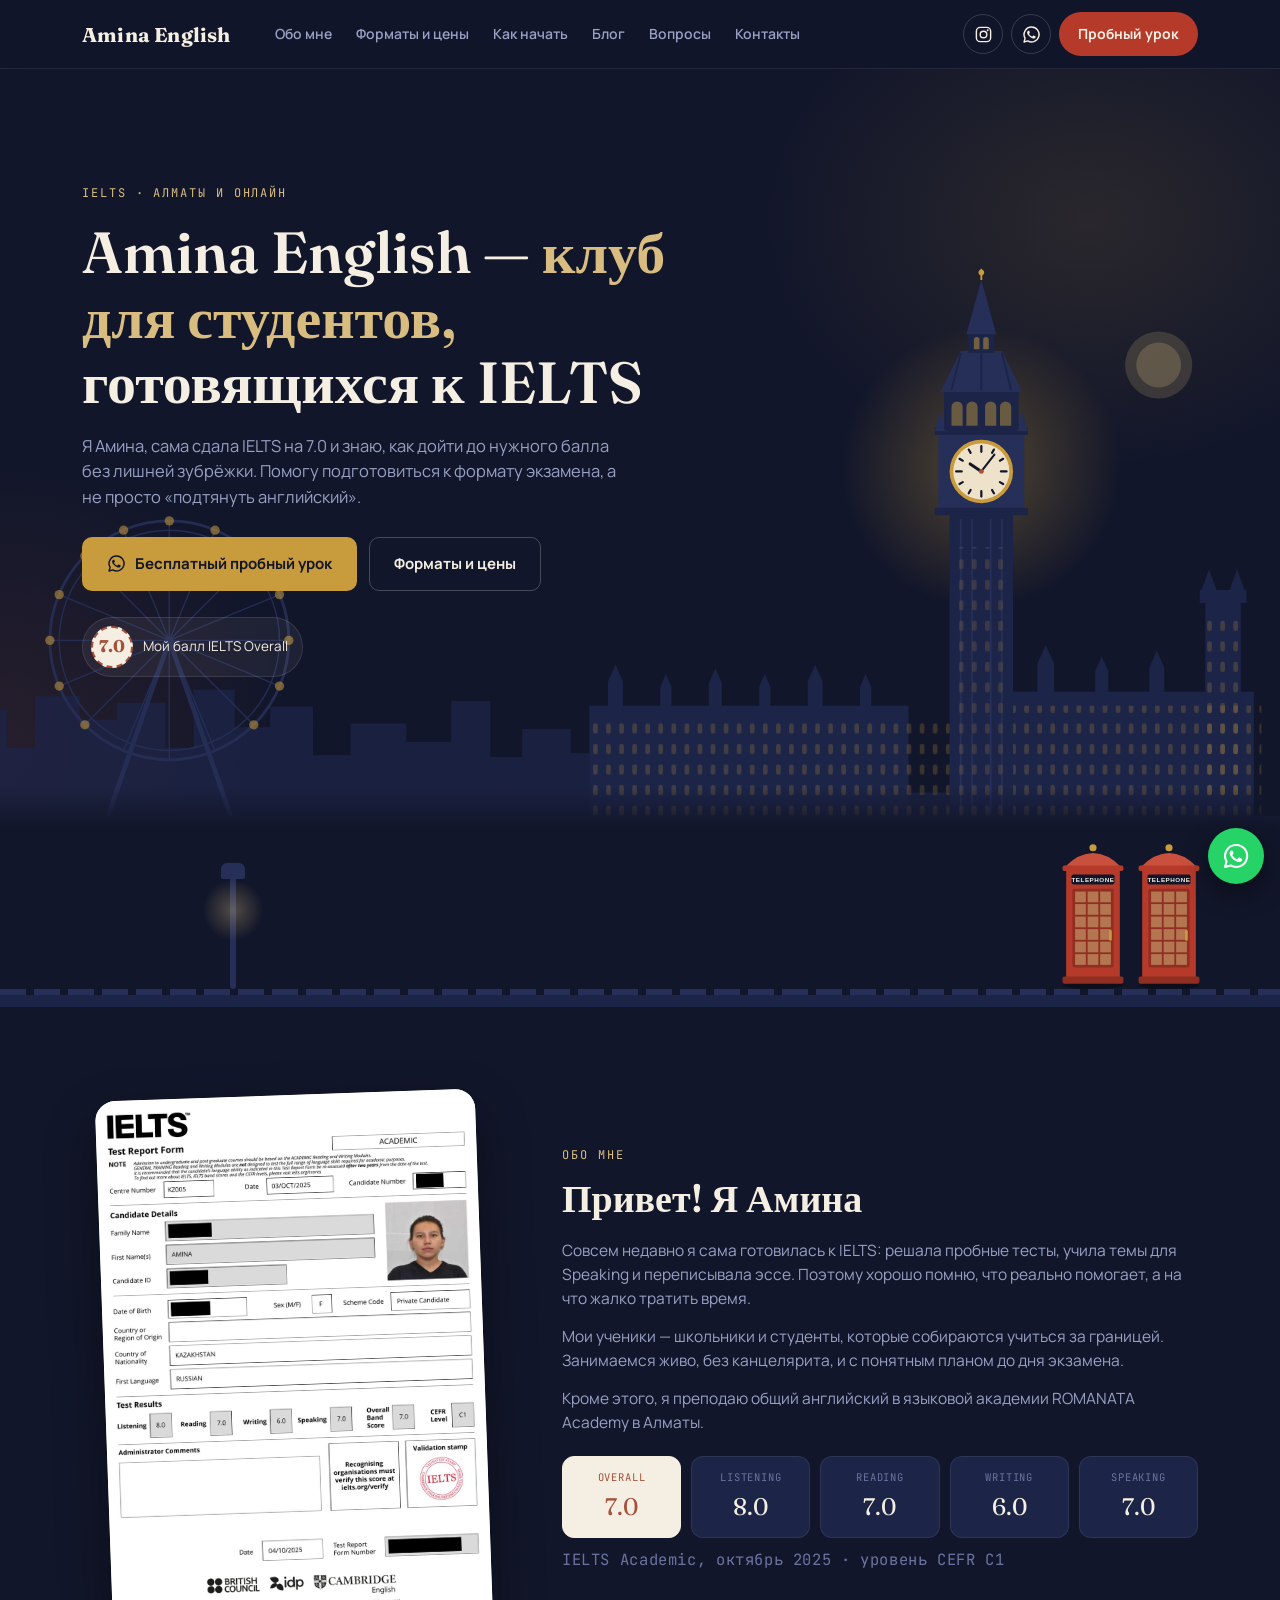
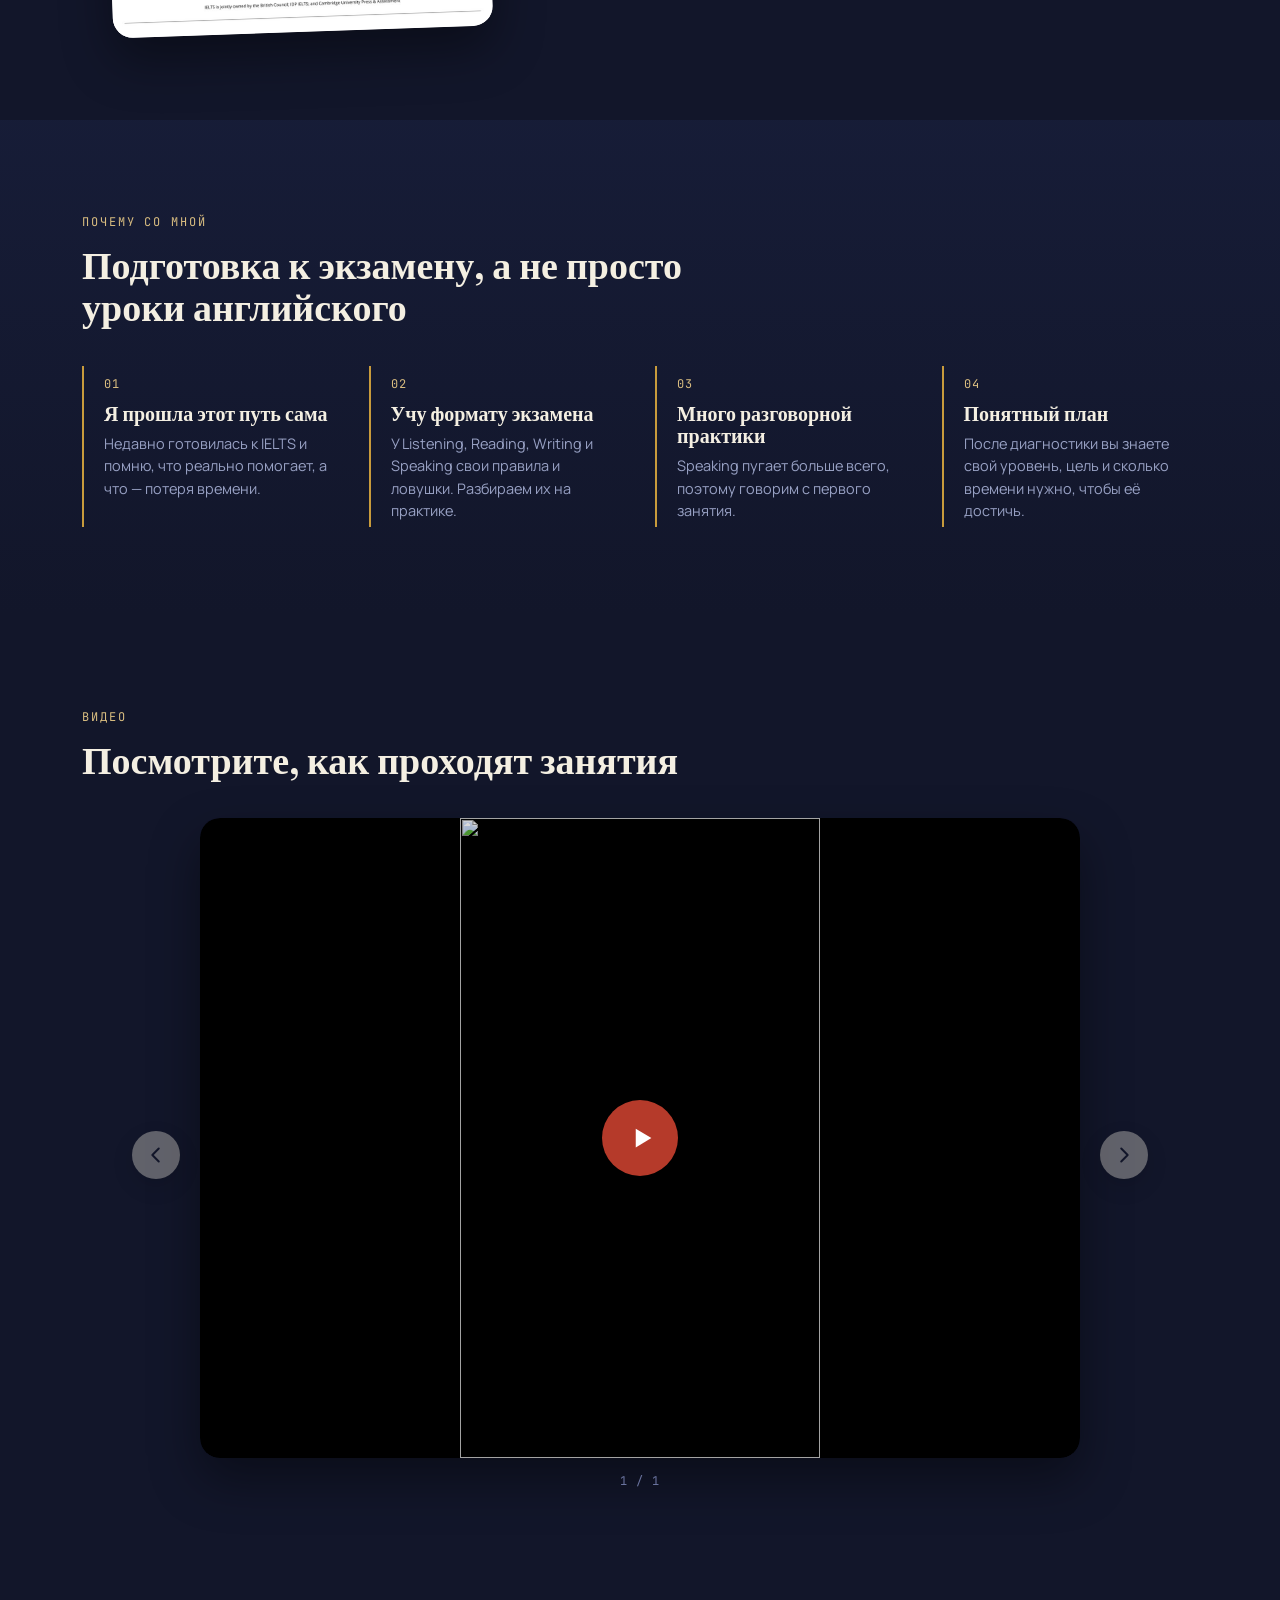
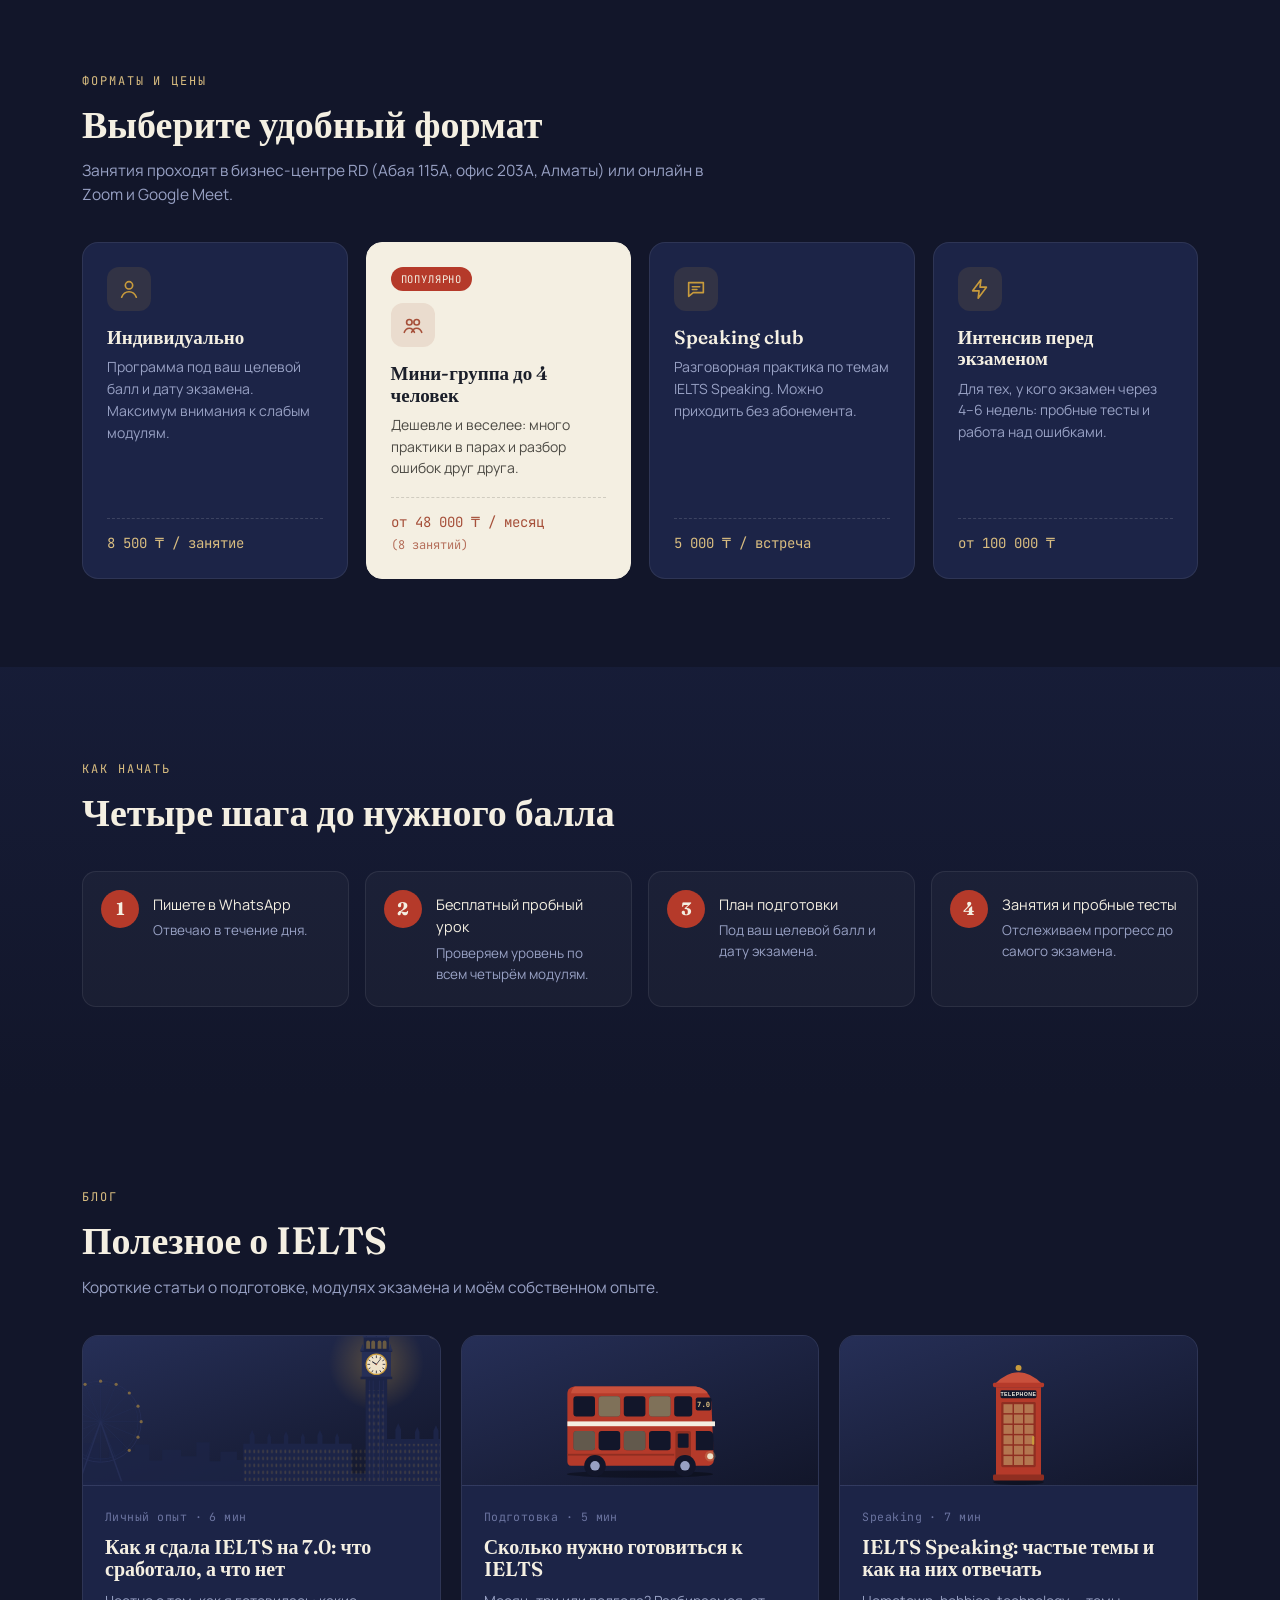
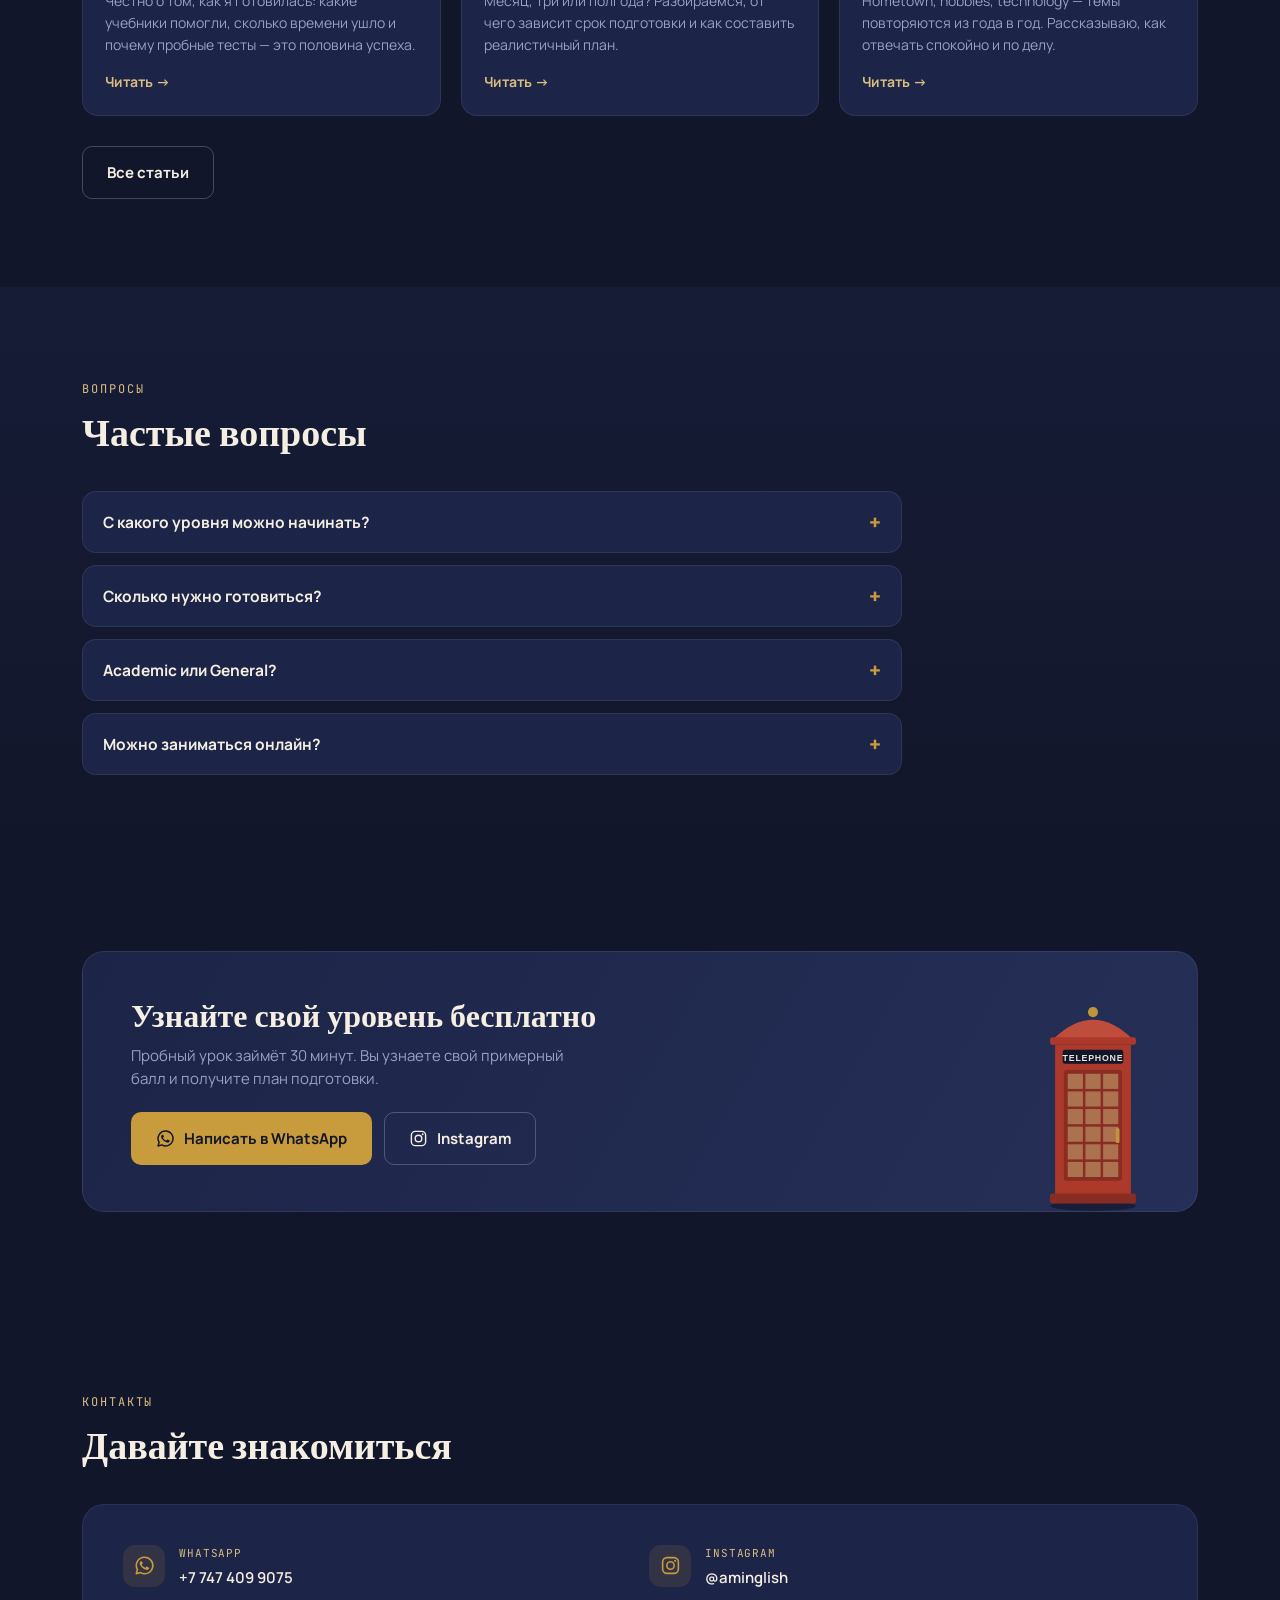
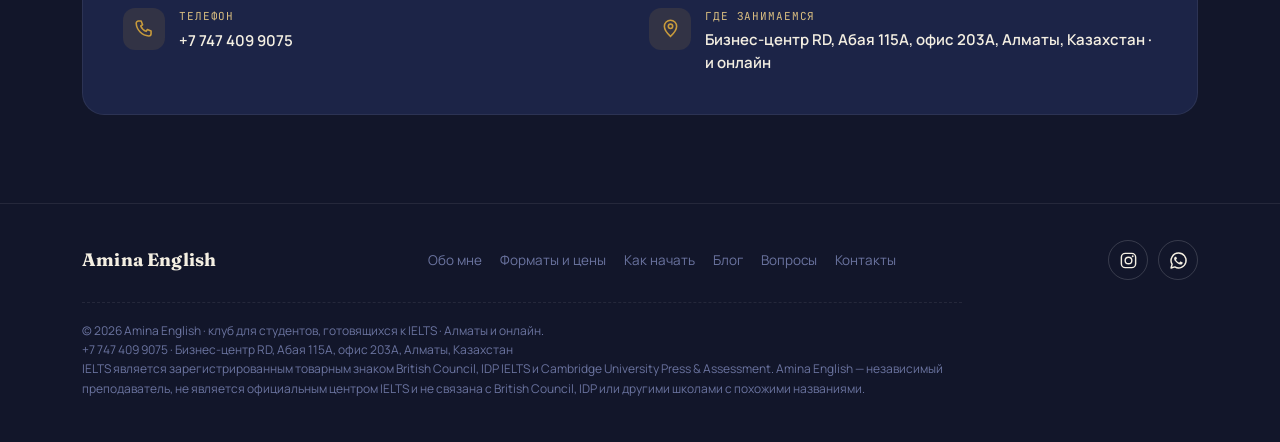
==== commit 56186180: "Офис 203А, ссылки с ROMANATA, Shorts в галерее, шапка без обрезки названия - Адрес: «офис 203Б» → «о" ====
--- a/index.html
+++ b/index.html
@@ -8,18 +8,50 @@
 <meta property="og:title" content="Подготовка к IELTS в Алматы и онлайн — Amina English">
 <meta property="og:description" content="Amina English — клуб для студентов, готовящихся к IELTS. Индивидуальные занятия, мини-группы и разговорный клуб в Алматы и онлайн. Бесплатный пробный урок.">
 <meta property="og:type" content="website">
+<meta property="og:url" content="https://ieltsclub.kz/">
+<link rel="canonical" href="https://ieltsclub.kz/">
 <meta name="theme-color" content="#12162A">
 <link rel="icon" href="images/favicon.svg" type="image/svg+xml">
 <link rel="preconnect" href="https://fonts.googleapis.com">
 <link rel="preconnect" href="https://fonts.gstatic.com" crossorigin>
 <link href="https://fonts.googleapis.com/css2?family=Fraunces:opsz,wght@9..144,500;9..144,600;9..144,700&amp;family=JetBrains+Mono:wght@400;500;700&amp;family=Manrope:wght@400;500;600;700&amp;display=swap" rel="stylesheet">
-<link rel="stylesheet" href="styles.css">
+<link rel="stylesheet" href="styles.css?v=3">
 <script type="text/javascript">
     (function(c,l,a,r,i,t,y){
         c[a]=c[a]||function(){(c[a].q=c[a].q||[]).push(arguments)};
         t=l.createElement(r);t.async=1;t.src="https://www.clarity.ms/tag/"+i;
         y=l.getElementsByTagName(r)[0];y.parentNode.insertBefore(t,y);
     })(window, document, "clarity", "script", "z4t8m4dm3x");
+</script>
+<script type="application/ld+json">
+{
+  "@context": "https://schema.org",
+  "@type": "Person",
+  "@id": "https://ieltsclub.kz/#person",
+  "name": "Амина",
+  "alternateName": "Amina",
+  "jobTitle": "Репетитор по подготовке к IELTS",
+  "url": "https://ieltsclub.kz/",
+  "sameAs": [
+    "https://romanata.kz/teacher-amina.html"
+  ],
+  "knowsAbout": ["IELTS", "IELTS Academic", "Английский язык"],
+  "affiliation": {
+    "@type": "EducationalOrganization",
+    "@id": "https://romanata.kz/#organization",
+    "name": "ROMANATA Academy",
+    "url": "https://romanata.kz/"
+  },
+  "workLocation": {
+    "@type": "Place",
+    "address": {
+      "@type": "PostalAddress",
+      "streetAddress": "Бизнес-центр RD, проспект Абая, 115А, офис 203А",
+      "addressLocality": "Алматы",
+      "addressCountry": "KZ"
+    }
+  }
+}
 </script>
 </head>
 <body>
@@ -111,6 +143,8 @@
         Поэтому хорошо помню, что реально помогает, а на что жалко тратить время.</p>
       <p>Мои ученики — школьники и студенты, которые собираются учиться за границей. Занимаемся живо, без канцелярита,
         и с понятным планом до дня экзамена.</p>
+      <p>Кроме этого, я преподаю общий английский в языковой академии
+        <a href="https://romanata.kz/teacher-amina.html" target="_blank" rel="noopener">ROMANATA Academy</a> в Алматы.</p>
       <div class="scores" aria-label="Мои баллы IELTS">
         <div class="score overall"><span class="code">Overall</span><span class="val">7.0</span></div>
         <div class="score"><span class="code">Listening</span><span class="val">8.0</span></div>
@@ -151,8 +185,10 @@
     <div class="vgallery" aria-roledescription="карусель" aria-label="Видеогалерея">
       <div class="vg-viewport">
         <div class="vg-track">
-          <!-- Чтобы добавить видео, скопируйте строку ниже и замените ID ролика (часть ссылки после watch?v=) -->
-          <div class="vg-slide" data-yt="VleucumVTWc" data-title="Видео 1"></div>
+          <!-- Чтобы добавить видео, скопируйте строку ниже и замените ID ролика:
+               обычное видео — часть ссылки после watch?v=, без класса is-short;
+               Shorts — часть ссылки после /shorts/, с классом is-short (вертикальный слот) -->
+          <div class="vg-slide is-short" data-yt="RIWDZ5Bsjo4" data-title="Видео 1"></div>
         </div>
       </div>
       <button class="vg-arrow vg-prev" type="button" aria-label="Предыдущее видео"><svg viewBox="0 0 24 24" aria-hidden="true"><path d="M15 5l-7 7 7 7" fill="none" stroke="currentColor" stroke-width="2.2" stroke-linecap="round" stroke-linejoin="round"/></svg></button>
@@ -167,7 +203,7 @@
     <div class="section-head">
       <span class="eyebrow">Форматы и цены</span>
       <h2>Выберите удобный формат</h2>
-      <p>Занятия проходят в бизнес-центре RD (Абая 115А, офис 203Б, Алматы) или онлайн в Zoom и Google Meet.</p>
+      <p>Занятия проходят в бизнес-центре RD (Абая 115А, офис 203А, Алматы) или онлайн в Zoom и Google Meet.</p>
     </div>
     <div class="format-grid">
       <div class="format-card">
@@ -309,7 +345,7 @@
       <div class="contact-item"><div class="ico"><svg viewBox="0 0 24 24" fill="none" stroke="currentColor" stroke-width="1.8" stroke-linejoin="round" aria-hidden="true"><path d="M5 3.5h3.2l1.6 4.2-2.1 1.4a11 11 0 0 0 6.2 6.2l1.4-2.1 4.2 1.6V18a2.5 2.5 0 0 1-2.5 2.5A15.5 15.5 0 0 1 2.5 6 2.5 2.5 0 0 1 5 3.5z"/></svg></div>
         <div><span class="label">Телефон</span><a href="tel:+77474099075">+7 747 409 9075</a></div></div>
       <div class="contact-item"><div class="ico"><svg viewBox="0 0 24 24" fill="none" stroke="currentColor" stroke-width="1.8" aria-hidden="true"><path d="M12 21s-7-6.2-7-11.5a7 7 0 0 1 14 0C19 14.8 12 21 12 21z"/><circle cx="12" cy="9.5" r="2.5"/></svg></div>
-        <div><span class="label">Где занимаемся</span><p>Бизнес-центр RD, Абая 115А, офис 203Б, Алматы, Казахстан · и онлайн</p></div></div>
+        <div><span class="label">Где занимаемся</span><p>Бизнес-центр RD, Абая 115А, офис 203А, Алматы, Казахстан · и онлайн</p></div></div>
     </div>
   </div>
 </section>
@@ -335,7 +371,7 @@
     </div>
     <p class="disclaimer">
       © <span data-year>2026</span> Amina English · клуб для студентов, готовящихся к IELTS · Алматы и онлайн.<br>
-      <a href="tel:+77474099075">+7 747 409 9075</a> · Бизнес-центр RD, Абая 115А, офис 203Б, Алматы, Казахстан<br>
+      <a href="tel:+77474099075">+7 747 409 9075</a> · Бизнес-центр RD, Абая 115А, офис 203А, Алматы, Казахстан<br>
       IELTS является зарегистрированным товарным знаком British Council, IDP IELTS и Cambridge University Press &amp; Assessment.
       Amina English — независимый преподаватель, не является официальным центром IELTS и не связана с British Council, IDP
       или другими школами с похожими названиями.
@@ -344,6 +380,6 @@
 </footer>
 
 <a class="wa-float" href="https://wa.me/77474099075?text=%D0%97%D0%B4%D1%80%D0%B0%D0%B2%D1%81%D1%82%D0%B2%D1%83%D0%B9%D1%82%D0%B5!%20%D0%A5%D0%BE%D1%87%D1%83%20%D0%BD%D0%B0%20%D0%BF%D1%80%D0%BE%D0%B1%D0%BD%D1%8B%D0%B9%20%D1%83%D1%80%D0%BE%D0%BA%20IELTS" target="_blank" rel="noopener" aria-label="Написать в WhatsApp"><svg viewBox="0 0 24 24" aria-hidden="true"><path d="M12 2.6a9.4 9.4 0 0 0-8.1 14.1L2.6 21.4l4.8-1.3A9.4 9.4 0 1 0 12 2.6z" fill="none" stroke="currentColor" stroke-width="1.8" stroke-linejoin="round"/><path d="M9.2 7.7c-.2-.5-.4-.5-.6-.5h-.5c-.2 0-.5.1-.7.3-.3.3-.9.9-.9 2.2s.9 2.5 1.1 2.7c.1.2 1.8 2.9 4.5 4 2.2.9 2.7.7 3.2.7.5-.1 1.6-.7 1.8-1.3.2-.6.2-1.2.2-1.3-.1-.1-.3-.2-.6-.3l-1.9-.9c-.3-.1-.5-.1-.7.1l-.8 1c-.2.2-.3.2-.6.1-.3-.1-1.2-.4-2.2-1.3-.8-.7-1.4-1.6-1.5-1.9-.2-.3 0-.4.1-.6l.5-.5c.1-.2.2-.3.3-.5.1-.2 0-.4 0-.5L9.2 7.7z" fill="currentColor"/></svg></a>
-<script src="script.js"></script>
+<script src="script.js?v=2"></script>
 </body>
 </html>
--- a/styles.css
+++ b/styles.css
@@ -91,11 +91,12 @@
 .nav-toggle:hover{ border-color:var(--gold); }
 
 .logo{
-  flex:0 1 auto; min-width:0;
+  flex:none;   /* название не сжимается и не обрезается */
   font-family:var(--display); font-weight:700; color:var(--paper);
   font-size:20px; letter-spacing:.01em; white-space:nowrap; overflow:hidden; text-overflow:ellipsis;
 }
 .logo span{ color:var(--gold); }
+@media(max-width:359px){ .nav .logo{ font-size:18px; } }
 
 .nav-links{ display:none; }
 .nav-right{ margin-left:auto; display:flex; align-items:center; gap:8px; flex:none; }
@@ -114,7 +115,7 @@
 @media(min-width:640px){
   .header-cta{ display:inline-flex; }
 }
-@media(min-width:1000px){
+@media(min-width:1100px){
   .nav-toggle{ display:none; }
   .nav-links{ display:flex; align-items:center; gap:24px; margin-left:28px; font-size:14px; font-weight:600; white-space:nowrap; }
   .nav-links a{ color:var(--muted); transition:color .2s; }
@@ -157,7 +158,7 @@
 .mm-foot{ margin-top:auto; padding-top:22px; display:flex; flex-direction:column; gap:14px; }
 .mm-foot .btn{ width:100%; }
 .mm-social{ display:flex; gap:10px; }
-@media(min-width:1000px){ .mobile-menu, .menu-overlay{ display:none; } }
+@media(min-width:1100px){ .mobile-menu, .menu-overlay{ display:none; } }
 
 /* ================= ГЕРОЙ С БИГ-БЕНОМ ================= */
 .hero{
@@ -410,6 +411,9 @@
 .vg-slide{ flex:0 0 100%; aspect-ratio:16/9; position:relative; background:#000; }
 .vg-slide iframe, .vg-slide .vg-poster{ position:absolute; inset:0; width:100%; height:100%; border:0; }
 .vg-poster{ padding:0; cursor:pointer; background:#000; }
+/* Shorts: вертикальный слот 9:16 по центру */
+.vg-slide.is-short{ aspect-ratio:auto; height:min(78vh, 640px); }
+.vg-slide.is-short iframe, .vg-slide.is-short .vg-poster{ left:50%; right:auto; width:auto; max-width:100%; aspect-ratio:9/16; transform:translateX(-50%); }
 .vg-poster img{ width:100%; height:100%; object-fit:cover; opacity:.85; transition:opacity .2s; }
 .vg-poster:hover img{ opacity:1; }
 .vg-play{
